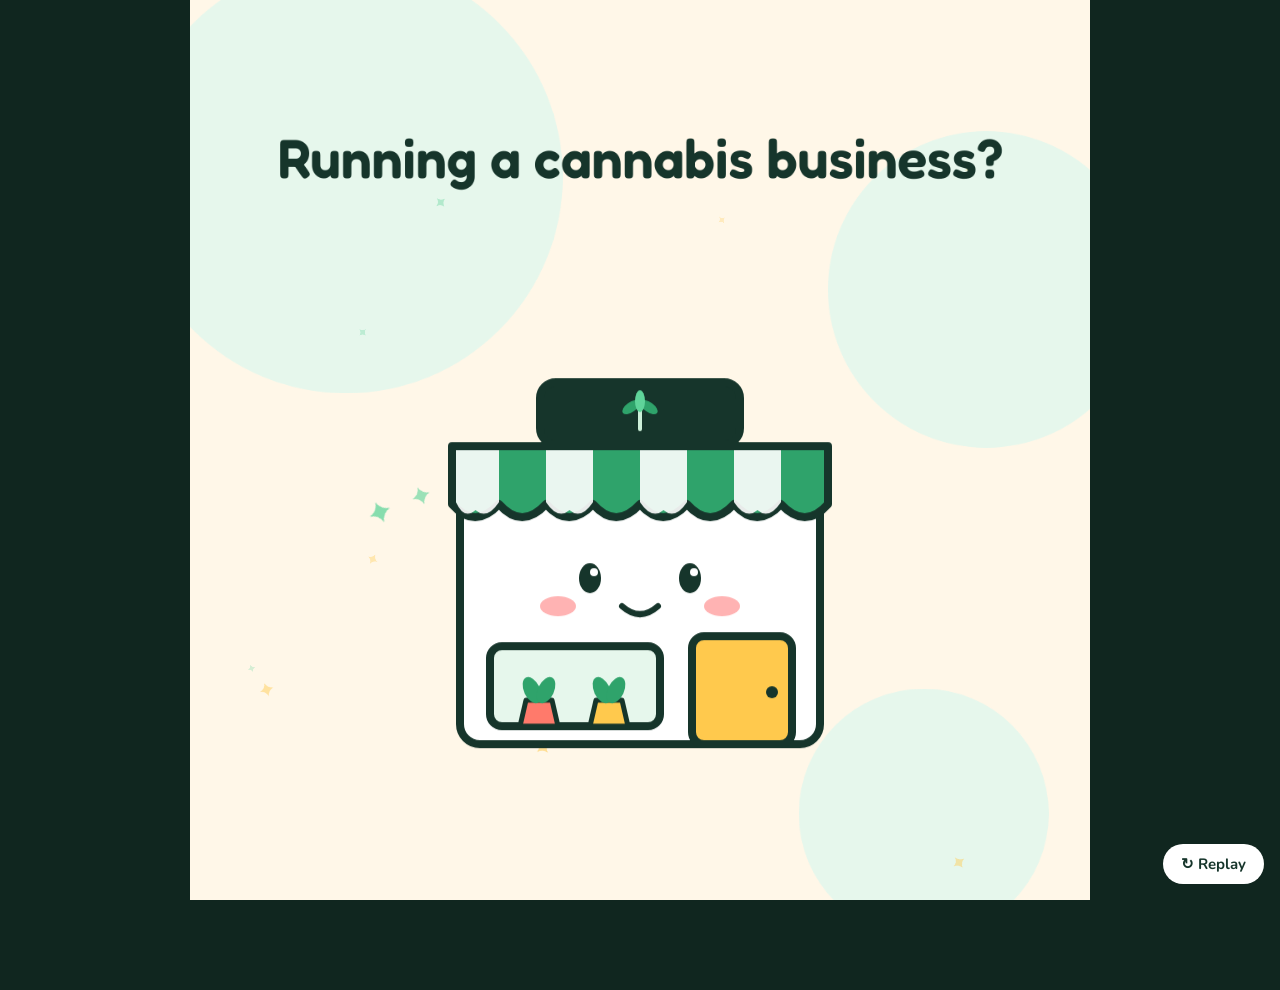
==== quickquote-animation/index.html @ 07bc5841 "Add QuickQuote promo animation (HTML source, renderer, soundtrack, MP4) 21s 1080x1080 cartoon: a pap" ====
<!DOCTYPE html>
<html lang="en">
<head>
<meta charset="utf-8">
<meta name="viewport" content="width=device-width, initial-scale=1">
<title>CARMA QuickQuote</title>
<link rel="preconnect" href="https://fonts.googleapis.com">
<link rel="preconnect" href="https://fonts.gstatic.com" crossorigin>
<link href="https://fonts.googleapis.com/css2?family=Fredoka:wght@500;600;700&family=Nunito:wght@600;700;800;900&display=block" rel="stylesheet">
<style>
  :root {
    --ink: #16352B;
    --green: #2FA36B;
    --green-dk: #1F7A55;
    --mint: #CDEFD9;
    --mint-lt: #E6F7EC;
    --cream: #FFF7E8;
    --sun: #FFC94D;
    --coral: #FF7A6B;
    --pink: #FFB3B3;
    --gray: #7B8A84;
    --line: #E4E9E6;
  }
  * { box-sizing: border-box; margin: 0; padding: 0; }
  html, body { width: 100%; height: 100%; background: #10261F; overflow: hidden; }
  body { display: flex; align-items: center; justify-content: center; font-family: Nunito, sans-serif; color: var(--ink); }
  #stage {
    position: relative; width: 1080px; height: 1080px; overflow: hidden;
    background: var(--cream); transform-origin: center center; flex: none;
  }
  .abs { position: absolute; left: 0; top: 0; will-change: transform, opacity; }
  .blob { border-radius: 50%; background: var(--mint-lt); }
  .headline {
    font-family: Fredoka, sans-serif; font-weight: 600; font-size: 66px; line-height: 1.1;
    color: var(--ink); text-align: center; width: 1000px; white-space: nowrap;
  }
  .headline em { font-style: normal; color: var(--green); }
  .paper {
    width: 76px; height: 96px; background: #fff; border: 4px solid var(--ink); border-radius: 8px;
    padding: 14px 10px; display: flex; flex-direction: column; gap: 9px;
  }
  .paper i { display: block; height: 5px; border-radius: 3px; background: #C9D3CE; }
  .paper i:nth-child(1) { width: 70%; background: var(--coral); }
  .paper i:nth-child(4) { width: 55%; }

  /* Quote card */
  #card {
    width: 640px; height: 780px; background: #fff; border-radius: 40px;
    border: 5px solid var(--ink); box-shadow: 0 16px 0 var(--ink); overflow: hidden;
  }
  #card .hdr { position: absolute; left: 36px; top: 30px; right: 36px; height: 60px; display: flex; align-items: center; justify-content: space-between; }
  .wordmark { font-family: Fredoka, sans-serif; font-weight: 700; font-size: 38px; letter-spacing: 1px; color: var(--ink); display: flex; align-items: center; gap: 8px; }
  .wordmark .dot { width: 16px; height: 16px; border-radius: 50%; background: var(--green); display: inline-block; }
  .pill { font-family: Fredoka, sans-serif; font-weight: 600; font-size: 24px; background: var(--mint); color: var(--green-dk); padding: 8px 18px; border-radius: 999px; }
  #progress { position: absolute; left: 36px; top: 112px; width: 568px; height: 12px; display: flex; gap: 12px; }
  #progress .seg { flex: 1; background: var(--line); border-radius: 6px; overflow: hidden; }
  #progress .seg b { display: block; height: 100%; width: 0; background: var(--green); border-radius: 6px; }
  #stepLabel { position: absolute; left: 36px; top: 138px; font-weight: 800; font-size: 20px; color: var(--gray); letter-spacing: .5px; text-transform: uppercase; }
  #screens { position: absolute; left: 36px; top: 190px; width: 568px; height: 500px; overflow: hidden; }
  .screen { position: absolute; left: 0; top: 0; width: 568px; height: 500px; }
  .q { font-family: Fredoka, sans-serif; font-weight: 600; font-size: 40px; line-height: 1.1; color: var(--ink); }
  .tile {
    position: absolute; width: 274px; height: 150px; border: 4px solid var(--line); border-radius: 26px;
    display: flex; flex-direction: column; align-items: center; justify-content: center; gap: 6px; background: #fff;
  }
  .tile .emo { font-size: 50px; line-height: 1; }
  .tile .lbl { font-weight: 800; font-size: 25px; }
  .tile .chk, .chip .chk {
    position: absolute; right: 12px; top: 12px; width: 34px; height: 34px; border-radius: 50%; background: var(--green);
    color: #fff; font-weight: 900; font-size: 21px; display: flex; align-items: center; justify-content: center;
  }
  .field {
    position: absolute; left: 0; top: 120px; width: 568px; height: 92px; border: 4px solid var(--line); border-radius: 24px;
    display: flex; align-items: center; padding: 0 24px; gap: 14px; font-weight: 800; font-size: 32px; background: #fff;
  }
  .field .ph { color: #B7C2BD; }
  .caret { display: inline-block; width: 3px; height: 38px; background: var(--ink); margin-left: 2px; vertical-align: middle; }
  .dropdown { position: absolute; left: 0; top: 226px; width: 568px; border: 4px solid var(--line); border-radius: 24px; background: #fff; overflow: hidden; }
  .dropdown .row { height: 72px; display: flex; align-items: center; padding: 0 24px; font-weight: 800; font-size: 28px; gap: 12px; }
  .dropdown .row small { font-size: 20px; color: var(--gray); font-weight: 700; margin-left: auto; }
  .bigval { position: absolute; left: 0; top: 130px; width: 568px; text-align: center; font-family: Fredoka, sans-serif; font-weight: 700; font-size: 88px; color: var(--green-dk); }
  .per { position: absolute; left: 0; top: 240px; width: 568px; text-align: center; font-weight: 800; font-size: 22px; color: var(--gray); }
  .track { position: absolute; left: 20px; top: 318px; width: 528px; height: 16px; border-radius: 8px; background: var(--line); }
  .track b { display: block; height: 100%; border-radius: 8px; background: var(--green); }
  .knob { width: 52px; height: 52px; border-radius: 50%; background: #fff; border: 6px solid var(--green); box-shadow: 0 4px 0 var(--green-dk); }
  .ends { position: absolute; top: 356px; font-weight: 800; font-size: 20px; color: var(--gray); }
  .chip {
    position: absolute; height: 70px; border: 4px solid var(--line); border-radius: 999px; background: #fff;
    display: flex; align-items: center; justify-content: center; font-weight: 800; font-size: 22px; gap: 8px; white-space: nowrap;
  }
  .chip .chk { position: static; width: 28px; height: 28px; font-size: 17px; }
  .chip .plus { color: var(--gray); font-weight: 900; font-size: 26px; width: 28px; text-align: center; }
  .btn {
    position: absolute; left: 0; top: 410px; width: 568px; height: 84px; border-radius: 26px; background: var(--green);
    color: #fff; font-family: Fredoka, sans-serif; font-weight: 600; font-size: 34px; display: flex; align-items: center; justify-content: center;
    box-shadow: 0 7px 0 var(--green-dk);
  }
  .foot { position: absolute; left: 0; right: 0; top: 712px; text-align: center; font-weight: 700; font-size: 19px; color: var(--gray); }
  .dotsrow { position: absolute; left: 0; top: 380px; width: 568px; display: flex; justify-content: center; gap: 18px; }
  .dotsrow i { width: 22px; height: 22px; border-radius: 50%; background: var(--green); display: block; }
  .resrow { position: absolute; left: 60px; width: 448px; height: 52px; display: flex; align-items: center; gap: 14px; font-weight: 800; font-size: 27px; }
  .resrow .chk { width: 36px; height: 36px; border-radius: 50%; background: var(--mint); color: var(--green-dk); font-weight: 900; font-size: 22px; display: flex; align-items: center; justify-content: center; flex: none; }

  .cursor { width: 52px; height: 60px; }
  .ripple { width: 90px; height: 90px; border-radius: 50%; border: 6px solid var(--green); }
  .confetti { width: 16px; height: 10px; border-radius: 3px; }

  /* End card */
  .endword { font-family: Fredoka, sans-serif; font-weight: 700; font-size: 132px; letter-spacing: 4px; color: var(--ink); width: 1000px; text-align: center; line-height: 1; }
  .endpill { font-family: Fredoka, sans-serif; font-weight: 600; font-size: 50px; color: #fff; background: var(--green); padding: 10px 38px 14px; border-radius: 999px; box-shadow: 0 7px 0 var(--green-dk); white-space: nowrap; }
  .tagline { font-family: Fredoka, sans-serif; font-weight: 500; font-size: 42px; color: var(--ink); text-align: center; width: 1000px; line-height: 1.2; }
  .url { font-weight: 900; font-size: 34px; color: var(--ink); background: #fff; border: 4px solid var(--ink); padding: 10px 30px; border-radius: 999px; white-space: nowrap; }
  .fine { font-weight: 700; font-size: 19px; color: var(--gray); width: 1000px; text-align: center; }
  .heart { font-size: 40px; line-height: 1; }

  #replay { position: fixed; right: 16px; bottom: 16px; font: 700 15px Nunito, sans-serif; background: #fff; color: var(--ink); border: 0; border-radius: 999px; padding: 10px 18px; cursor: pointer; display: none; }
  body.live #replay { display: block; }
</style>
</head>
<body>
<div id="stage">
  <!-- background -->
  <div class="abs blob" id="blob0" style="width:520px;height:520px"></div>
  <div class="abs blob" id="blob1" style="width:380px;height:380px"></div>
  <div class="abs blob" id="blob2" style="width:300px;height:300px"></div>
  <div id="sparkles"></div>

  <!-- scene 1 headlines -->
  <div class="abs headline" id="h1">Running a cannabis business?</div>
  <div class="abs headline" id="h2">Insurance paperwork piling up?</div>
  <div class="abs headline" id="h3">Meet <em>QuickQuote</em> ✨</div>

  <!-- storefront character -->
  <svg class="abs" id="store" width="420" height="380" viewBox="0 0 420 380" overflow="visible">
    <g stroke="#16352B" stroke-width="8" stroke-linejoin="round" stroke-linecap="round">
      <rect x="30" y="112" width="360" height="258" rx="20" fill="#fff"/>
      <!-- sign -->
      <rect x="110" y="8" width="200" height="62" rx="16" fill="#16352B"/>
      <!-- awning -->
      <path d="M22 72 H398 L398 130 Q375 156 351 130 Q327 156 304 130 Q280 156 257 130 Q233 156 210 130 Q186 156 163 130 Q139 156 116 130 Q92 156 69 130 Q45 156 22 130 Z" fill="#2FA36B"/>
      <path d="M69 72 V130 M163 72 V130 M257 72 V130 M351 72 V130" stroke-width="0"/>
      <!-- window & door -->
      <rect x="60" y="272" width="170" height="80" rx="12" fill="#E6F7EC"/>
      <rect x="262" y="262" width="100" height="108" rx="12" fill="#FFC94D"/>
      <circle cx="342" cy="318" r="6" fill="#16352B" stroke-width="0"/>
    </g>
    <!-- awning stripes -->
    <g fill="#fff" opacity=".9">
      <path d="M116 76 H163 V128 Q151 146 139.5 136 Q128 146 116 128 Z"/>
      <path d="M210 76 H257 V128 Q245 146 233.5 136 Q222 146 210 128 Z"/>
      <path d="M304 76 H351 V128 Q339 146 327.5 136 Q316 146 304 128 Z"/>
      <path d="M26 76 H69 V128 Q57 146 45.5 136 Q34 146 26 128 Z"/>
    </g>
    <!-- sign leaf -->
    <g transform="translate(210 39)">
      <path d="M0 16 V-6" stroke="#CDEFD9" stroke-width="4" stroke-linecap="round"/>
      <ellipse cx="-9" cy="-6" rx="10" ry="5" fill="#2FA36B" transform="rotate(-35 -9 -6)"/>
      <ellipse cx="9" cy="-6" rx="10" ry="5" fill="#2FA36B" transform="rotate(35 9 -6)"/>
      <ellipse cx="0" cy="-12" rx="5" ry="11" fill="#5FD49A"/>
    </g>
    <!-- plants in window -->
    <g stroke="#16352B" stroke-width="5" stroke-linejoin="round">
      <path d="M90 352 l6 -26 h26 l6 26 Z" fill="#FF7A6B"/>
      <path d="M160 352 l6 -26 h26 l6 26 Z" fill="#FFC94D"/>
    </g>
    <g fill="#2FA36B">
      <ellipse cx="102" cy="316" rx="8" ry="14" transform="rotate(-25 102 316)"/>
      <ellipse cx="116" cy="316" rx="8" ry="14" transform="rotate(25 116 316)"/>
      <ellipse cx="172" cy="316" rx="8" ry="14" transform="rotate(-25 172 316)"/>
      <ellipse cx="186" cy="316" rx="8" ry="14" transform="rotate(25 186 316)"/>
    </g>
    <!-- face -->
    <g id="sBrows" stroke="#16352B" stroke-width="6" stroke-linecap="round" fill="none">
      <path d="M140 168 L168 178"/><path d="M280 168 L252 178"/>
    </g>
    <g id="sEyesOpen" fill="#16352B">
      <g id="sEyeL"><ellipse cx="160" cy="204" rx="11" ry="15"/><circle cx="164" cy="198" r="4" fill="#fff"/></g>
      <g id="sEyeR"><ellipse cx="260" cy="204" rx="11" ry="15"/><circle cx="264" cy="198" r="4" fill="#fff"/></g>
    </g>
    <g id="sEyesHappy" stroke="#16352B" stroke-width="7" stroke-linecap="round" fill="none">
      <path d="M146 208 Q160 188 174 208"/><path d="M246 208 Q260 188 274 208"/>
    </g>
    <g id="sBlush" fill="#FFB3B3"><ellipse cx="128" cy="232" rx="18" ry="10"/><ellipse cx="292" cy="232" rx="18" ry="10"/></g>
    <path id="sMouthSmile" d="M192 232 Q210 248 228 232" stroke="#16352B" stroke-width="6" stroke-linecap="round" fill="none"/>
    <path id="sMouthBig" d="M186 228 Q210 266 234 228 Z" fill="#16352B" stroke="#16352B" stroke-width="5" stroke-linejoin="round"/>
    <path id="sMouthWorry" d="M188 242 q7 -9 14 0 t14 0 t14 0" stroke="#16352B" stroke-width="6" stroke-linecap="round" fill="none"/>
    <path id="sSweat" d="M318 150 q14 22 0 30 q-14 -8 0 -30 Z" fill="#8FD3FF" stroke="#16352B" stroke-width="4"/>
  </svg>

  <!-- falling paperwork -->
  <div id="papers"></div>

  <!-- mascot (behind card) -->
  <svg class="abs" id="mascot" width="160" height="190" viewBox="0 0 160 190" overflow="visible">
    <g id="mBody">
      <path d="M80 30 V8" stroke="#16352B" stroke-width="6" stroke-linecap="round"/>
      <ellipse cx="66" cy="12" rx="15" ry="7" fill="#5FD49A" stroke="#16352B" stroke-width="4" transform="rotate(-30 66 12)"/>
      <ellipse cx="94" cy="12" rx="15" ry="7" fill="#5FD49A" stroke="#16352B" stroke-width="4" transform="rotate(30 94 12)"/>
      <path d="M80 30 C108 42 132 44 148 46 L148 100 C148 145 118 170 80 184 C42 170 12 145 12 100 L12 46 C28 44 52 42 80 30 Z" fill="#2FA36B" stroke="#16352B" stroke-width="7" stroke-linejoin="round"/>
      <path d="M80 48 C100 56 118 58 130 60 L130 100 C130 132 110 150 80 162 C50 150 30 132 30 100 L30 60 C42 58 60 56 80 48 Z" fill="#5FD49A" opacity=".45"/>
      <g id="mEyesOpen" fill="#16352B">
        <g id="mEyeL"><ellipse cx="58" cy="98" rx="9" ry="13"/><circle cx="61" cy="93" r="3.5" fill="#fff"/></g>
        <g id="mEyeR"><ellipse cx="102" cy="98" rx="9" ry="13"/><circle cx="105" cy="93" r="3.5" fill="#fff"/></g>
      </g>
      <g id="mEyesHappy" stroke="#16352B" stroke-width="6" stroke-linecap="round" fill="none">
        <path d="M47 102 Q58 86 69 102"/><path d="M91 102 Q102 86 113 102"/>
      </g>
      <g fill="#FFB3B3" opacity=".9"><ellipse cx="40" cy="120" rx="11" ry="7"/><ellipse cx="120" cy="120" rx="11" ry="7"/></g>
      <path id="mMouth" d="M70 120 Q80 130 90 120" stroke="#16352B" stroke-width="5" stroke-linecap="round" fill="none"/>
      <path id="mMouthOpen" d="M68 118 Q80 142 92 118 Z" fill="#16352B" stroke="#16352B" stroke-width="4" stroke-linejoin="round"/>
    </g>
  </svg>

  <!-- quote card -->
  <div class="abs" id="card">
    <div class="hdr"><div class="wordmark"><span class="dot"></span>CARMA</div><div class="pill">QuickQuote ⚡</div></div>
    <div id="progress"><div class="seg"><b></b></div><div class="seg"><b></b></div><div class="seg"><b></b></div><div class="seg"><b></b></div></div>
    <div id="stepLabel">Step 1 of 4</div>
    <div id="screens">
      <!-- 1: business type -->
      <div class="screen" id="scr0">
        <div class="q">What kind of cannabis<br>business do you run?</div>
        <div class="tile" id="tile0" style="left:0;top:120px"><div class="emo">🛍️</div><div class="lbl">Dispensary</div><div class="chk">✓</div></div>
        <div class="tile" style="left:294px;top:120px"><div class="emo">🌱</div><div class="lbl">Cultivator</div></div>
        <div class="tile" style="left:0;top:290px"><div class="emo">🧪</div><div class="lbl">Processor</div></div>
        <div class="tile" style="left:294px;top:290px"><div class="emo">🚚</div><div class="lbl">Delivery</div></div>
      </div>
      <!-- 2: state -->
      <div class="screen" id="scr1">
        <div class="q">Where are you<br>located?</div>
        <div class="field" id="field"><span style="font-size:34px">📍</span><span id="typed"></span><span class="caret" id="caret"></span><span class="ph" id="ph">Start typing a state…</span><span style="margin-left:auto" id="fieldChk"><span class="chk" style="position:static;width:38px;height:38px;border-radius:50%;background:var(--green);color:#fff;display:flex;align-items:center;justify-content:center;font-size:22px;font-weight:900">✓</span></span></div>
        <div class="dropdown" id="dropdown">
          <div class="row" id="ddRow">🏔️ Colorado <small>CO</small></div>
          <div class="row" style="color:#B7C2BD">Connecticut <small>CT</small></div>
        </div>
      </div>
      <!-- 3: revenue -->
      <div class="screen" id="scr2">
        <div class="q">About how much do you<br>sell in a year?</div>
        <div class="bigval" id="bigval">$0.4M</div>
        <div class="per">in annual sales</div>
        <div class="track"><b id="trackFill"></b></div>
        <div class="abs knob" id="knob"></div>
        <div class="ends" style="left:20px">$0</div>
        <div class="ends" style="right:20px">$5M+</div>
      </div>
      <!-- 4: coverages -->
      <div class="screen" id="scr3">
        <div class="q">What should we<br>cover?</div>
        <div class="chip" data-i="0" style="left:0;top:120px;width:290px">General Liability</div>
        <div class="chip" data-i="1" style="left:306px;top:120px;width:262px">Product Liability</div>
        <div class="chip" data-i="2" style="left:0;top:206px;width:196px">Property</div>
        <div class="chip" data-i="3" style="left:212px;top:206px;width:356px">Crime &amp; Theft</div>
        <div class="chip" data-i="4" style="left:0;top:292px;width:170px">Cyber</div>
        <div class="chip" data-i="5" style="left:186px;top:292px;width:236px">Workers' Comp</div>
        <div class="btn" id="goBtn">Get my quote →</div>
      </div>
      <!-- 5: loading -->
      <div class="screen" id="scr4">
        <svg class="abs" id="spinner" width="200" height="200" viewBox="0 0 200 200" style="left:184px;top:90px">
          <circle cx="100" cy="100" r="78" fill="none" stroke="#E4E9E6" stroke-width="16"/>
          <circle id="spinArc" cx="100" cy="100" r="78" fill="none" stroke="#2FA36B" stroke-width="16" stroke-linecap="round" stroke-dasharray="140 400"/>
          <g transform="translate(100 104)">
            <ellipse cx="-14" cy="-4" rx="18" ry="9" fill="#5FD49A" stroke="#16352B" stroke-width="4" transform="rotate(-35 -14 -4)"/>
            <ellipse cx="14" cy="-4" rx="18" ry="9" fill="#5FD49A" stroke="#16352B" stroke-width="4" transform="rotate(35 14 -4)"/>
            <ellipse cx="0" cy="-12" rx="9" ry="20" fill="#2FA36B" stroke="#16352B" stroke-width="4"/>
          </g>
        </svg>
        <div class="q" style="position:absolute;left:0;top:320px;width:568px;text-align:center;font-size:38px">Crunching the numbers…</div>
        <div class="dotsrow" id="dots"><i></i><i></i><i></i></div>
      </div>
      <!-- 6: result -->
      <div class="screen" id="scr5">
        <svg class="abs" width="150" height="150" viewBox="0 0 150 150" style="left:209px;top:0">
          <circle cx="75" cy="75" r="64" fill="#CDEFD9" id="resCircleBg"/>
          <circle id="resCircle" cx="75" cy="75" r="64" fill="none" stroke="#2FA36B" stroke-width="12" stroke-linecap="round" stroke-dasharray="402" stroke-dashoffset="402" transform="rotate(-90 75 75)"/>
          <path id="resTick" d="M46 77 L66 97 L104 57" fill="none" stroke="#1F7A55" stroke-width="14" stroke-linecap="round" stroke-linejoin="round" stroke-dasharray="90" stroke-dashoffset="90"/>
        </svg>
        <div class="q" id="resTitle" style="position:absolute;left:0;top:168px;width:568px;text-align:center;font-size:44px">Your quote is ready! 🎉</div>
        <div class="resrow" style="top:250px"><span class="chk">✓</span>General Liability</div>
        <div class="resrow" style="top:306px"><span class="chk">✓</span>Product Liability</div>
        <div class="resrow" style="top:362px"><span class="chk">✓</span>Property</div>
        <div class="resrow" style="top:418px"><span class="chk">✓</span>Crime &amp; Theft</div>
      </div>
    </div>
    <div class="foot" id="foot">🌿 Cannabis insurance specialists</div>
  </div>

  <!-- mascot hands (over card edge) -->
  <svg class="abs" id="hands" width="160" height="40" viewBox="0 0 160 40" overflow="visible">
    <circle cx="36" cy="20" r="16" fill="#2FA36B" stroke="#16352B" stroke-width="6"/>
    <circle cx="124" cy="20" r="16" fill="#2FA36B" stroke="#16352B" stroke-width="6"/>
  </svg>

  <div id="confettiLayer"></div>

  <!-- cursor -->
  <div class="abs ripple" id="ripple"></div>
  <svg class="abs cursor" id="cursor" width="52" height="60" viewBox="0 0 52 60" overflow="visible">
    <path d="M6 4 L6 48 L18 37 L27 56 L36 52 L27 33 L44 33 Z" fill="#fff" stroke="#16352B" stroke-width="5" stroke-linejoin="round"/>
  </svg>

  <!-- end card -->
  <div class="abs endword" id="endWord">CARMA</div>
  <div class="abs endpill" id="endPill">QuickQuote ⚡</div>
  <div class="abs tagline" id="endTag">Cannabis insurance quotes,<br>minus the paperwork pile.</div>
  <div class="abs url" id="endUrl">carma365.com/quote</div>
  <div class="abs fine" id="endFine">QuickQuote is for eligible dispensary accounts. Coverage subject to underwriting review.</div>
  <div id="hearts"></div>
</div>
<button id="replay">↻ Replay</button>

<script>
const DURATION = 21;
const $ = (id) => document.getElementById(id);
const clamp = (v, a = 0, b = 1) => Math.min(b, Math.max(a, v));
const lerp = (a, b, k) => a + (b - a) * k;
const P = (t, a, b) => clamp((t - a) / (b - a));
const outCubic = (x) => 1 - Math.pow(1 - x, 3);
const inCubic = (x) => x * x * x;
const inOut = (x) => (x < 0.5 ? 4 * x * x * x : 1 - Math.pow(-2 * x + 2, 3) / 2);
const outBack = (x, s = 1.9) => 1 + (s + 1) * Math.pow(x - 1, 3) + s * Math.pow(x - 1, 2);
const outElastic = (x) => (x === 0 || x === 1 ? x : Math.pow(2, -10 * x) * Math.sin((x * 10 - 0.75) * (2 * Math.PI) / 3) + 1);
// deterministic PRNG
function rng(seed) { return () => { seed = (seed * 1664525 + 1013904223) % 4294967296; return seed / 4294967296; }; }

const sizes = new Map();
function place(el, x, y, { r = 0, s = 1, sx = 1, sy = 1, o = 1, ox = 0.5, oy = 0.5 } = {}) {
  if (!sizes.has(el)) sizes.set(el, [el.offsetWidth || +el.getAttribute('width'), el.offsetHeight || +el.getAttribute('height')]);
  const [w, h] = sizes.get(el);
  el.style.transformOrigin = `${ox * 100}% ${oy * 100}%`;
  el.style.transform = `translate(${(x - w * ox).toFixed(2)}px, ${(y - h * oy).toFixed(2)}px) rotate(${r.toFixed(2)}deg) scale(${(s * sx).toFixed(4)}, ${(s * sy).toFixed(4)})`;
  el.style.opacity = o.toFixed(3);
  el.style.display = o <= 0.001 ? 'none' : '';
}
const show = (el, on) => { el.style.opacity = on ? 1 : 0; };
// pop-in / pop-out envelope for scale
function popEnv(t, a, b, inDur = 0.45, outDur = 0.3) {
  if (t < a || t > b) return 0;
  if (t < a + inDur) return outBack(P(t, a, a + inDur));
  if (t > b - outDur) return 1 - inCubic(P(t, b - outDur, b));
  return 1;
}
const bump = (t, c, d = 0.35, amp = 1) => (t >= c && t <= c + d ? Math.sin(Math.PI * (t - c) / d) * amp : 0);

// ---------- timeline constants ----------
const CARD = { x: 540, y: 590 };                  // card centre when fully up
const CARD_L = CARD.x - 320, CARD_T = CARD.y - 390; // card top-left (220, 200)
const SCR_L = CARD_L + 36 + 5, SCR_T = CARD_T + 190 + 5; // screen origin in stage coords (+border)
const CLICKS = [5.9, 8.6, 11.9, 12.25, 12.6, 12.95, 13.45];
const CHIP_CLICK = [11.9, 12.25, 12.6, 12.95]; // chips 0..3
const PERCH = { x: 780, y: CARD_T - 52 };
const STEP_KEYS = [[6.5, 6.95], [9.0, 9.45], [11.2, 11.65], [13.7, 14.15], [15.0, 15.4]];
const TYPE_START = 7.35, TYPE_STEP = 0.16, WORD = 'Colorado';
const SLIDE = [10.0, 10.95], KNOB_FROM = 0.08, KNOB_TO = 0.36;

// ---------- build papers ----------
const papersEl = $('papers');
const PAPERS = [];
{
  const r = rng(7);
  for (let i = 0; i < 16; i++) {
    const el = document.createElement('div');
    el.className = 'abs paper';
    el.innerHTML = '<i></i><i></i><i></i><i></i>';
    papersEl.appendChild(el);
    const col = i % 6, row = Math.floor(i / 6);
    PAPERS.push({
      el,
      t0: 1.95 + i * 0.075,
      x0: 300 + r() * 480, r0: (r() - 0.5) * 160,
      x1: 335 + col * 78 + (r() - 0.5) * 30 + (row % 2) * 30, y1: 520 - row * 46 + (r() - 0.5) * 16,
      r1: (r() - 0.5) * 50,
      blow: 3.35 + r() * 0.25, bvx: -1600 - r() * 900, bvy: -500 - r() * 700, bspin: -500 - r() * 600,
    });
  }
}
// ---------- confetti ----------
const confLayer = $('confettiLayer');
const CONF = [];
{
  const r = rng(42);
  const cols = ['#2FA36B', '#FFC94D', '#FF7A6B', '#5FD49A', '#8FD3FF', '#FFB3B3', '#16352B'];
  for (let i = 0; i < 110; i++) {
    const el = document.createElement('div');
    el.className = 'abs confetti';
    el.style.background = cols[i % cols.length];
    if (i % 3 === 0) { el.style.width = '13px'; el.style.height = '13px'; el.style.borderRadius = '50%'; }
    confLayer.appendChild(el);
    const ang = (-90 + (r() - 0.5) * 150) * Math.PI / 180, sp = 700 + r() * 1100;
    CONF.push({ el, t0: 15.25 + r() * 0.12, vx: Math.cos(ang) * sp, vy: Math.sin(ang) * sp, spin: (r() - 0.5) * 1400, sway: r() * 6 });
  }
}
// ---------- sparkles & hearts ----------
const SPARK = [];
{
  const r = rng(3), layer = $('sparkles');
  for (let i = 0; i < 14; i++) {
    const el = document.createElement('div');
    el.className = 'abs';
    el.style.cssText += 'width:22px;height:22px';
    el.innerHTML = '<svg width="22" height="22" viewBox="0 0 22 22"><path d="M11 0 Q13 9 22 11 Q13 13 11 22 Q9 13 0 11 Q9 9 11 0Z" fill="' + (i % 2 ? '#FFC94D' : '#5FD49A') + '"/></svg>';
    layer.appendChild(el);
    SPARK.push({ el, x: 40 + r() * 1000, y: 40 + r() * 1000, ph: r() * 6.28, sp: 0.6 + r() });
  }
}
const HEARTS = [];
{
  const r = rng(11), layer = $('hearts');
  for (let i = 0; i < 9; i++) {
    const el = document.createElement('div');
    el.className = 'abs heart';
    el.textContent = ['💚', '✨', '💛'][i % 3];
    layer.appendChild(el);
    HEARTS.push({ el, t0: 17.6 + i * 0.32, x: i % 2 ? 300 + r() * 90 : 650 + r() * 70, drift: (r() - 0.5) * 60 });
  }
}
const chips = [...document.querySelectorAll('.chip')];
chips.forEach((c) => { c.innerHTML = '<span class="plus">+</span><span class="chk" style="display:none">✓</span>' + c.innerHTML; });

// ---------- sound cue list (read by the renderer) ----------
window.SFX = [
  { t: 0.15, k: 'pop' }, { t: 0.55, k: 'pop2' }, { t: 1.95, k: 'pop2' },
  ...PAPERS.map((p) => ({ t: p.t0 + 0.42, k: 'paper' })),
  { t: 3.25, k: 'whoosh' }, { t: 3.5, k: 'sparkle' }, { t: 3.45, k: 'pop2' },
  { t: 3.95, k: 'whoosh' }, { t: 4.55, k: 'boing' },
  ...CLICKS.map((t) => ({ t, k: 'click' })),
  ...CLICKS.slice(0, 5).map((t) => ({ t: t + 0.05, k: 'ding' })),
  ...STEP_KEYS.slice(0, 3).map(([a]) => ({ t: a, k: 'swish' })),
  ...[...WORD.slice(0, 4)].map((_, i) => ({ t: TYPE_START + i * TYPE_STEP, k: 'type' })),
  ...Array.from({ length: 9 }, (_, i) => ({ t: SLIDE[0] + i * (SLIDE[1] - SLIDE[0]) / 9, k: 'tick' })),
  { t: 13.7, k: 'swish' }, { t: 14.0, k: 'blip' }, { t: 14.3, k: 'blip' }, { t: 14.6, k: 'blip' },
  { t: 15.05, k: 'chime' }, { t: 15.25, k: 'confetti' },
  { t: 16.75, k: 'whoosh' }, { t: 17.3, k: 'boing' },
  { t: 17.75, k: 'pop' }, { t: 18.05, k: 'pop2' }, { t: 18.35, k: 'pop2' }, { t: 18.65, k: 'sparkle' },
];
window.DURATION = DURATION;

// ---------- cursor path ----------
const tileC = [SCR_L + 137, SCR_T + 195];
const rowC = [SCR_L + 200, SCR_T + 226 + 40];
const knob0 = [SCR_L + 20 + KNOB_FROM * 528, SCR_T + 326];
const knob1 = [SCR_L + 20 + KNOB_TO * 528, SCR_T + 326];
const chipC = [[SCR_L + 145, SCR_T + 155], [SCR_L + 437, SCR_T + 155], [SCR_L + 98, SCR_T + 241], [SCR_L + 390, SCR_T + 241]];
const btnC = [SCR_L + 330, SCR_T + 452];
const CUR = [
  [4.6, 1000, 1150], [5.0, 760, 860], [5.75, tileC[0], tileC[1]], [6.2, tileC[0], tileC[1]], [6.9, 900, 720],
  [8.05, 900, 720], [8.45, rowC[0], rowC[1]], [8.8, rowC[0], rowC[1]], [9.4, 880, 820],
  [9.6, 880, 820], [9.95, knob0[0], knob0[1]], [SLIDE[0], knob0[0], knob0[1]], [SLIDE[1], knob1[0], knob1[1]], [11.3, 880, 760],
  [11.75, ...chipC[0]], [11.9, ...chipC[0]], [12.15, ...chipC[1]], [12.25, ...chipC[1]], [12.5, ...chipC[2]], [12.6, ...chipC[2]],
  [12.85, ...chipC[3]], [12.95, ...chipC[3]], [13.3, ...btnC], [13.7, ...btnC], [14.2, 1000, 1150],
];
function cursorAt(t) {
  if (t <= CUR[0][0]) return [CUR[0][1], CUR[0][2]];
  for (let i = 0; i < CUR.length - 1; i++) {
    const [a, x0, y0] = CUR[i], [b, x1, y1] = CUR[i + 1];
    if (t <= b) { const k = inOut(P(t, a, b)); return [lerp(x0, x1, k), lerp(y0, y1, k)]; }
  }
  const l = CUR[CUR.length - 1]; return [l[1], l[2]];
}

function blinkK(t, period, off) { const m = (t + off) % period; return m < 0.13 ? 1 - Math.sin(Math.PI * m / 0.13) * 0.9 : 1; }

// ================= render one frame =================
function setTime(t) {
  // background drift
  place($('blob0'), 170 + Math.sin(t * 0.5) * 30, 190 + Math.cos(t * 0.4) * 25);
  place($('blob1'), 930 + Math.cos(t * 0.45) * 30, 330 + Math.sin(t * 0.5) * 30);
  place($('blob2'), 870 + Math.sin(t * 0.35) * 25, 960 + Math.cos(t * 0.5) * 20);
  SPARK.forEach((s) => {
    const k = 0.5 + 0.5 * Math.sin(t * s.sp * 2 + s.ph);
    place(s.el, s.x, s.y + Math.sin(t + s.ph) * 10, { s: 0.4 + k * 0.8, r: t * 40 * s.sp, o: 0.25 + k * 0.5 });
  });

  // ---- headlines
  const H = [[$('h1'), 0.5, 1.95], [$('h2'), 1.95, 3.3], [$('h3'), 3.4, 4.35]];
  H.forEach(([el, a, b], i) => {
    const e = popEnv(t, a, b, 0.5, 0.25);
    place(el, 540, 190 + (1 - e) * 20, { s: 0.6 + 0.4 * e, o: e > 0 ? Math.min(1, e * 1.5) : 0, r: i === 1 ? Math.sin(t * 9) * 1.2 * e : 0 });
  });

  // ---- storefront
  const store = $('store');
  const worried = t > 2.2 && t < 3.45;
  const happy = t >= 16.9;
  let sx = 540, sy = 905, ss = 1.2, sr = 0, sq = 1;
  if (t < 17) {
    const pin = P(t, 0.1, 0.65);
    ss = 1.2 * (t < 0.65 ? outBack(pin, 2.2) : 1);
    // squash when papers land
    PAPERS.forEach((p) => { sq -= bump(t, p.t0 + 0.4, 0.18, 0.035); });
    if (worried) sr = Math.sin(t * 38) * 1.4;
    if (t > 3.3 && t < 3.6) sq += bump(t, 3.3, 0.3, 0.06);
    const out = inCubic(P(t, 3.9, 4.5));
    sy += out * 800;
  } else {
    const back = outBack(P(t, 17.05, 17.65), 1.6);
    sy = lerp(1500, 905, back); ss = 0.78;
    sq = 1 + bump(t, 17.65, 0.3, 0.05) + bump(t, 19.3, 0.3, 0.04);
    sr = Math.sin(t * 3) * 1.5;
  }
  place(store, sx, sy, { s: ss, sx: 1 / Math.sqrt(sq), sy: sq, r: sr, oy: 1, o: ss > 0.01 && sy < 1400 ? 1 : 0 });
  const sBlink = blinkK(t, 2.9, 0.4);
  $('sEyeL').setAttribute('transform', `translate(0 ${204 * (1 - sBlink)}) scale(1 ${sBlink})`);
  $('sEyeR').setAttribute('transform', `translate(0 ${204 * (1 - sBlink)}) scale(1 ${sBlink})`);
  show($('sEyesOpen'), !happy); show($('sEyesHappy'), happy);
  show($('sBrows'), worried); show($('sSweat'), worried);
  $('sSweat').setAttribute('transform', `translate(0 ${worried ? ((t * 60) % 18) : 0})`);
  show($('sMouthWorry'), worried); show($('sMouthSmile'), !worried && !happy); show($('sMouthBig'), happy);
  show($('sBlush'), !worried);

  // ---- papers
  PAPERS.forEach((p) => {
    if (t < p.t0) { place(p.el, 0, 0, { o: 0 }); return; }
    let x, y, r;
    const fall = P(t, p.t0, p.t0 + 0.42);
    if (t < p.blow) {
      const k = fall < 1 ? inCubic(fall) : 1;
      x = lerp(p.x0, p.x1, outCubic(fall)); y = lerp(-140, p.y1, k); r = lerp(p.r0, p.r1, outCubic(fall));
      if (fall >= 1) { y -= bump(t, p.t0 + 0.42, 0.2, 10); }
      const drop = inCubic(P(t, 3.9, 4.5)) * 800; // ride along if still there
      y += drop;
    } else {
      const d = t - p.blow;
      x = p.x1 + p.bvx * d; y = p.y1 + p.bvy * d + 900 * d * d; r = p.r1 + p.bspin * d;
    }
    place(p.el, x, y, { r, o: x > -200 ? 1 : 0 });
  });

  // ---- card
  const card = $('card');
  let cy, cs = 1, cr = 0;
  if (t < 16.6) {
    const up = P(t, 3.95, 4.6);
    cy = lerp(1600, CARD.y, outBack(up, 1.3));
    cr = (1 - outCubic(up)) * 8;
    cs = 1 + bump(t, 15.05, 0.35, 0.03);
  } else {
    const dn = inCubic(P(t, 16.6, 17.1));
    cy = lerp(CARD.y, 1700, dn); cr = dn * -10;
  }
  place(card, CARD.x, cy, { s: cs, r: cr, o: t > 3.9 && t < 17.2 ? 1 : 0 });

  // step position (continuous)
  let step = 0;
  STEP_KEYS.forEach(([a, b]) => { step += inOut(P(t, a, b)); });
  for (let i = 0; i < 6; i++) {
    const el = $('scr' + i);
    const dx = (i - step) * 620;
    el.style.transform = `translateX(${dx.toFixed(1)}px)`;
    el.style.visibility = Math.abs(i - step) < 1.2 ? 'visible' : 'hidden';
  }
  document.querySelectorAll('#progress b').forEach((b, k) => { b.style.width = (clamp(step - k) * 100).toFixed(1) + '%'; });
  $('stepLabel').textContent = step < 3.5 ? `Step ${Math.min(4, Math.round(step) + 1)} of 4` : (step < 4.5 ? 'Almost there…' : 'All done!');

  // screen 0: tile select
  const tile = $('tile0'), tsel = t >= CLICKS[0];
  tile.style.borderColor = tsel ? 'var(--green)' : 'var(--line)';
  tile.style.background = tsel ? 'var(--mint-lt)' : '#fff';
  tile.style.transform = `scale(${(1 - bump(t, CLICKS[0], 0.25, 0.06) + (t > 5.5 && t < CLICKS[0] ? 0.03 : 0)).toFixed(3)})`;
  const tchk = tile.querySelector('.chk');
  const tk = outBack(P(t, CLICKS[0], CLICKS[0] + 0.3), 2.5);
  tchk.style.transform = `scale(${tk})`; tchk.style.opacity = tsel ? 1 : 0;

  // screen 1: typing
  const nTyped = t < TYPE_START ? 0 : Math.min(4, Math.floor((t - TYPE_START) / TYPE_STEP) + 1);
  const picked = t >= CLICKS[1] + 0.05;
  $('typed').textContent = picked ? WORD : WORD.slice(0, nTyped);
  $('ph').style.display = nTyped === 0 && !picked ? '' : 'none';
  $('caret').style.opacity = !picked && Math.floor(t * 3) % 2 === 0 ? 1 : 0;
  $('field').style.borderColor = t > 7.1 ? 'var(--green)' : 'var(--line)';
  const fchk = $('fieldChk'); fchk.style.opacity = picked ? 1 : 0; fchk.style.transform = `scale(${outBack(P(t, CLICKS[1], CLICKS[1] + 0.3), 2.5)})`;
  const ddk = t < 8.0 ? 0 : (picked ? 1 - P(t, CLICKS[1] + 0.05, CLICKS[1] + 0.2) : outCubic(P(t, 8.0, 8.2)));
  const dd = $('dropdown'); dd.style.opacity = ddk; dd.style.transform = `translateY(${(1 - ddk) * -12}px)`;
  $('ddRow').style.background = t > 8.35 ? 'var(--mint-lt)' : '#fff';

  // screen 2: slider
  const kf = lerp(KNOB_FROM, KNOB_TO, inOut(P(t, SLIDE[0], SLIDE[1])));
  $('trackFill').style.width = (kf * 100).toFixed(2) + '%';
  const knob = $('knob');
  const grab = t > 9.95 && t < SLIDE[1] + 0.1;
  place(knob, 20 + kf * 528, 326, { s: grab ? 1.15 : 1 });
  $('bigval').textContent = '$' + (kf * 5).toFixed(1) + 'M';
  $('bigval').style.transform = `scale(${1 + (grab ? Math.abs(Math.sin(t * 20)) * 0.03 : 0)})`;

  // screen 3: chips + button
  chips.forEach((c, i) => {
    const on = i < 4 && t >= CHIP_CLICK[i];
    c.style.borderColor = on ? 'var(--green)' : 'var(--line)';
    c.style.background = on ? 'var(--mint-lt)' : '#fff';
    c.style.color = on ? 'var(--green-dk)' : 'var(--ink)';
    c.querySelector('.plus').style.display = on ? 'none' : '';
    const ck = c.querySelector('.chk'); ck.style.display = on ? 'flex' : 'none';
    ck.style.transform = on ? `scale(${outBack(P(t, CHIP_CLICK[i], CHIP_CLICK[i] + 0.25), 2.5)})` : '';
    c.style.transform = i < 4 ? `scale(${(1 - bump(t, CHIP_CLICK[i], 0.22, 0.08)).toFixed(3)})` : '';
  });
  const btn = $('goBtn'), bp = t >= CLICKS[6] && t < CLICKS[6] + 0.18;
  btn.style.transform = `translateY(${bp ? 6 : 0}px) scale(${1 + (t > 13.0 && t < CLICKS[6] ? Math.sin(t * 14) * 0.015 : 0)})`;
  btn.style.boxShadow = bp ? '0 1px 0 var(--green-dk)' : '0 7px 0 var(--green-dk)';
  btn.style.opacity = t > 12.9 ? 1 : 0.45;

  // screen 4: loading
  $('spinArc').setAttribute('stroke-dashoffset', (-t * 520).toFixed(1));
  document.querySelectorAll('#dots i').forEach((d, i) => {
    d.style.transform = `translateY(${(-Math.max(0, Math.sin(t * 9 - i * 0.9)) * 22).toFixed(1)}px)`;
  });

  // screen 5: result
  const rc = outCubic(P(t, 15.05, 15.5));
  $('resCircle').setAttribute('stroke-dashoffset', (402 * (1 - rc)).toFixed(1));
  $('resTick').setAttribute('stroke-dashoffset', (90 * (1 - outCubic(P(t, 15.35, 15.65)))).toFixed(1));
  const rt = $('resTitle'); const rtk = outBack(P(t, 15.3, 15.75), 2);
  rt.style.transform = `scale(${0.6 + 0.4 * rtk})`; rt.style.opacity = clamp(rtk * 2);
  document.querySelectorAll('.resrow').forEach((row, i) => {
    const k = outBack(P(t, 15.6 + i * 0.14, 15.95 + i * 0.14), 1.6);
    row.style.opacity = clamp(k * 1.5); row.style.transform = `translateX(${(1 - k) * 60}px)`;
  });
  $('foot').textContent = step > 4.5 ? '🌿 A CARMA specialist will help you finalize' : '🌿 Cannabis insurance specialists';

  // ---- mascot
  const m = $('mascot');
  let mx, my, mr = 0, ms = 1, mo = 1, mHappy = false, mOpen = false;
  const hover = Math.sin(t * 4) * 6;
  if (t < 3.2) { mo = 0; mx = 1300; my = 400; }
  else if (t < 3.95) {
    const k = outBack(P(t, 3.2, 3.6), 1.4);
    mx = lerp(1300, 900, k); my = lerp(380, 700, k) + hover; mr = (1 - k) * -40 + Math.sin(t * 6) * 4;
    mOpen = t < 3.9; mHappy = t > 3.5;
  } else if (t < 16.65) {
    const j = P(t, 3.95, 4.55);
    if (j < 1) {
      mx = lerp(900, PERCH.x, inOut(j)); my = lerp(700, PERCH.y, inOut(j)) - Math.sin(Math.PI * j) * 260; mr = j * 360;
    } else {
      mx = PERCH.x; my = PERCH.y + Math.sin(t * 3) * 3;
      CLICKS.forEach((c) => { my -= bump(t, c + 0.05, 0.35, 26); });
      mr = Math.sin(t * 2.2) * 3;
      // peek toward the cursor
      const [cx] = cursorAt(t); mr += clamp((cx - PERCH.x) / 30, -8, 8);
      // loading: big hop & spin
      if (t > 13.75 && t < 15.0) { const lj = P(t, 13.8, 14.6); my -= Math.sin(Math.PI * lj) * 95; mr = inOut(lj) * -360; }
      if (t > 15.05) { my -= bump(t, 15.05, 0.45, 60) + bump(t, 15.55, 0.4, 40); mHappy = true; }
    }
    mOpen = (t > 15.05 && t < 16.2);
  } else {
    const j = P(t, 16.65, 17.35);
    mx = lerp(PERCH.x, 860, inOut(j)); my = lerp(PERCH.y, 850, inOut(j)) - Math.sin(Math.PI * j) * 200; mr = j * 360;
    if (j >= 1) { my = 850 - Math.abs(Math.sin((t - 17.35) * 5)) * 40 * Math.exp(-(t - 17.35) * 0.6); mr = Math.sin(t * 5) * 10; }
    mHappy = true; mOpen = t > 17.35;
  }
  // blink
  const mb = blinkK(t, 2.4, 1.1);
  $('mEyeL').setAttribute('transform', `translate(0 ${98 * (1 - mb)}) scale(1 ${mb})`);
  $('mEyeR').setAttribute('transform', `translate(0 ${98 * (1 - mb)}) scale(1 ${mb})`);
  show($('mEyesOpen'), !mHappy); show($('mEyesHappy'), mHappy);
  show($('mMouth'), !mOpen); show($('mMouthOpen'), mOpen);
  place(m, mx, my, { r: mr, s: ms, o: mo });
  // hands over the card while perched
  const perched = t > 4.55 && t < 16.65 && !(t > 13.75 && t < 14.7);
  place($('hands'), PERCH.x, cy - 390 + 4, { o: perched ? 1 : 0, s: perched ? 1 : 0.2 });

  // ---- cursor
  const [cxp, cyp] = cursorAt(t);
  const pressed = CLICKS.some((c) => t >= c - 0.06 && t < c + 0.1) || (t > SLIDE[0] - 0.05 && t < SLIDE[1]);
  place($('cursor'), cxp, cyp, { ox: 0.12, oy: 0.07, s: pressed ? 0.85 : 1, o: t > 4.6 && t < 14.2 ? 1 : 0, r: -4 });
  let rip = null;
  CLICKS.forEach((c) => { if (t >= c && t < c + 0.4) rip = c; });
  if (rip !== null) { const k = P(t, rip, rip + 0.4); const [rx, ry] = cursorAt(rip); place($('ripple'), rx + 4, ry + 4, { s: 0.3 + k * 0.9, o: 1 - k }); }
  else place($('ripple'), 0, 0, { o: 0 });

  // ---- confetti
  CONF.forEach((c) => {
    const d = t - c.t0;
    if (d < 0 || d > 2.4) { place(c.el, 0, 0, { o: 0 }); return; }
    const x = 540 + c.vx * d * Math.exp(-d * 0.9) + Math.sin(d * 6 + c.sway) * 20;
    const y = 330 + c.vy * d * Math.exp(-d * 0.9) + 520 * d * d;
    place(c.el, x, y, { r: c.spin * d, o: 1 - P(d, 1.8, 2.4), sy: Math.cos(d * 9 + c.sway) });
  });

  // ---- end card
  const ew = outBack(P(t, 17.7, 18.2), 2);
  place($('endWord'), 540, 150, { s: 0.5 + 0.5 * ew, o: clamp(ew * 2), r: (1 - ew) * -6 });
  const ep = outElastic(P(t, 18.0, 18.9));
  place($('endPill'), 540, 262, { s: ep, o: t > 18 ? 1 : 0, r: -3 + Math.sin(t * 2.5) * 1.5 });
  const et = outCubic(P(t, 18.3, 18.8));
  place($('endTag'), 540, 385 + (1 - et) * 30, { o: et });
  const eu = outBack(P(t, 18.6, 19.05), 2.2);
  place($('endUrl'), 540, 500, { s: eu, o: clamp(eu * 2) });
  place($('endFine'), 540, 1045, { o: P(t, 19.0, 19.5) * 0.9 });
  HEARTS.forEach((h) => {
    const d = t - h.t0;
    if (d < 0 || d > 2.2) { place(h.el, 0, 0, { o: 0 }); return; }
    place(h.el, h.x + Math.sin(d * 3) * 18 + h.drift * d * 0.3, 860 - d * 110, { s: outBack(P(d, 0, 0.3)), o: 1 - P(d, 1.5, 2.2) });
  });
}
window.setTime = setTime;

// ---------- live playback (skipped when rendering) ----------
const params = new URLSearchParams(location.search);
function fit() {
  const s = Math.min(innerWidth / 1080, innerHeight / 1080);
  $('stage').style.transform = `scale(${s})`;
}
if (!params.has('render')) {
  document.body.classList.add('live');
  fit(); addEventListener('resize', fit);
  let start = null;
  document.fonts.ready.then(() => {
    const loop = (now) => {
      if (start === null) start = now;
      const t = ((now - start) / 1000) % DURATION;
      setTime(t);
      requestAnimationFrame(loop);
    };
    requestAnimationFrame(loop);
  });
  $('replay').onclick = () => { start = null; };
} else {
  setTime(0);
}
</script>
</body>
</html>
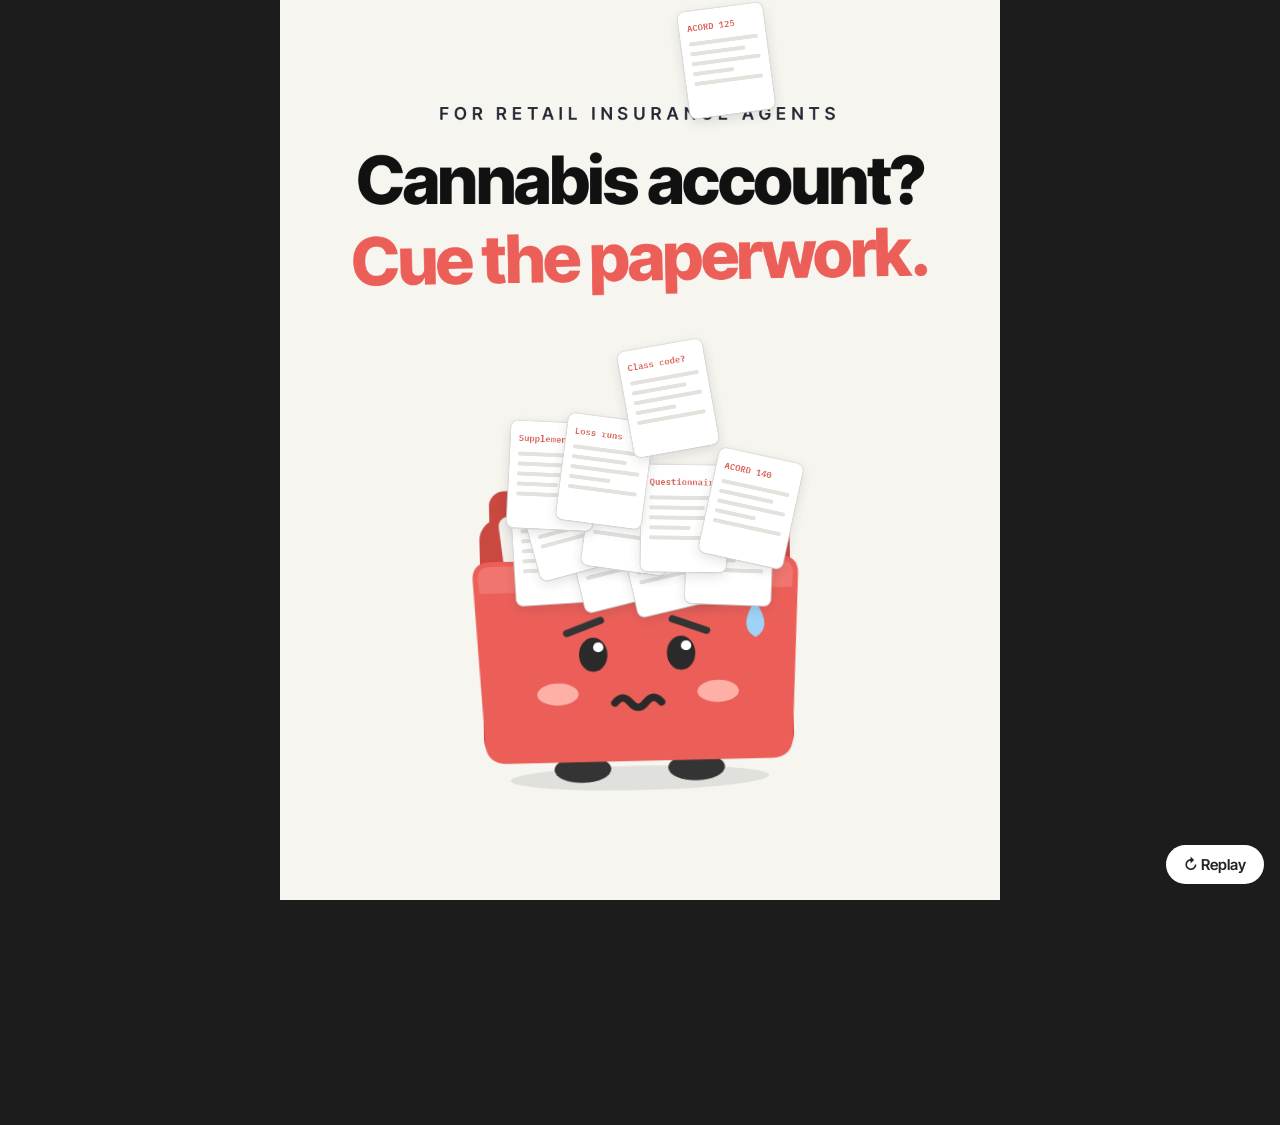
==== commit 9f312846: "Rebuild QuickQuote animation on CARMA brand and real quote flow Retargets the promo at retail insura" ====
--- a/quickquote-animation/index.html
+++ b/quickquote-animation/index.html
@@ -6,312 +6,266 @@
 <title>CARMA QuickQuote</title>
 <link rel="preconnect" href="https://fonts.googleapis.com">
 <link rel="preconnect" href="https://fonts.gstatic.com" crossorigin>
-<link href="https://fonts.googleapis.com/css2?family=Fredoka:wght@500;600;700&family=Nunito:wght@600;700;800;900&display=block" rel="stylesheet">
+<link href="https://fonts.googleapis.com/css2?family=Inter+Tight:wght@400;500;600;700;800;900&family=Montserrat:wght@800&family=Playfair+Display:wght@400;700;800&family=IBM+Plex+Mono:wght@500;600&display=block" rel="stylesheet">
 <style>
   :root {
-    --ink: #16352B;
-    --green: #2FA36B;
-    --green-dk: #1F7A55;
-    --mint: #CDEFD9;
-    --mint-lt: #E6F7EC;
-    --cream: #FFF7E8;
-    --sun: #FFC94D;
-    --coral: #FF7A6B;
-    --pink: #FFB3B3;
-    --gray: #7B8A84;
-    --line: #E4E9E6;
+    --ink: #232833;
+    --logo: #343434;
+    --coral: #EC5F59;
+    --coral-dk: #D65A50;
+    --coral-lt: #FBE3E0;
+    --green: #426844;
+    --green-lt: #EDF4EE;
+    --mint: #DDF1E6;
+    --check: #3F9B6B;
+    --blue-lt: #E3EEFA;
+    --cream: #F7F5F0;
+    --gray: #5F636B;
+    --gray-lt: #9A9EA5;
+    --line: #E3E1DC;
   }
   * { box-sizing: border-box; margin: 0; padding: 0; }
-  html, body { width: 100%; height: 100%; background: #10261F; overflow: hidden; }
-  body { display: flex; align-items: center; justify-content: center; font-family: Nunito, sans-serif; color: var(--ink); }
-  #stage {
-    position: relative; width: 1080px; height: 1080px; overflow: hidden;
-    background: var(--cream); transform-origin: center center; flex: none;
-  }
+  html, body { width: 100%; height: 100%; background: #1c1c1c; overflow: hidden; }
+  body { display: flex; align-items: center; justify-content: center; font-family: 'Inter Tight', sans-serif; color: var(--ink); }
+  #stage { position: relative; width: 1080px; height: 1350px; overflow: hidden; background: var(--cream); transform-origin: center; flex: none; }
   .abs { position: absolute; left: 0; top: 0; will-change: transform, opacity; }
-  .blob { border-radius: 50%; background: var(--mint-lt); }
-  .headline {
-    font-family: Fredoka, sans-serif; font-weight: 600; font-size: 66px; line-height: 1.1;
-    color: var(--ink); text-align: center; width: 1000px; white-space: nowrap;
-  }
-  .headline em { font-style: normal; color: var(--green); }
-  .paper {
-    width: 76px; height: 96px; background: #fff; border: 4px solid var(--ink); border-radius: 8px;
-    padding: 14px 10px; display: flex; flex-direction: column; gap: 9px;
-  }
-  .paper i { display: block; height: 5px; border-radius: 3px; background: #C9D3CE; }
-  .paper i:nth-child(1) { width: 70%; background: var(--coral); }
-  .paper i:nth-child(4) { width: 55%; }
-
-  /* Quote card */
-  #card {
-    width: 640px; height: 780px; background: #fff; border-radius: 40px;
-    border: 5px solid var(--ink); box-shadow: 0 16px 0 var(--ink); overflow: hidden;
-  }
-  #card .hdr { position: absolute; left: 36px; top: 30px; right: 36px; height: 60px; display: flex; align-items: center; justify-content: space-between; }
-  .wordmark { font-family: Fredoka, sans-serif; font-weight: 700; font-size: 38px; letter-spacing: 1px; color: var(--ink); display: flex; align-items: center; gap: 8px; }
-  .wordmark .dot { width: 16px; height: 16px; border-radius: 50%; background: var(--green); display: inline-block; }
-  .pill { font-family: Fredoka, sans-serif; font-weight: 600; font-size: 24px; background: var(--mint); color: var(--green-dk); padding: 8px 18px; border-radius: 999px; }
-  #progress { position: absolute; left: 36px; top: 112px; width: 568px; height: 12px; display: flex; gap: 12px; }
-  #progress .seg { flex: 1; background: var(--line); border-radius: 6px; overflow: hidden; }
-  #progress .seg b { display: block; height: 100%; width: 0; background: var(--green); border-radius: 6px; }
-  #stepLabel { position: absolute; left: 36px; top: 138px; font-weight: 800; font-size: 20px; color: var(--gray); letter-spacing: .5px; text-transform: uppercase; }
-  #screens { position: absolute; left: 36px; top: 190px; width: 568px; height: 500px; overflow: hidden; }
-  .screen { position: absolute; left: 0; top: 0; width: 568px; height: 500px; }
-  .q { font-family: Fredoka, sans-serif; font-weight: 600; font-size: 40px; line-height: 1.1; color: var(--ink); }
-  .tile {
-    position: absolute; width: 274px; height: 150px; border: 4px solid var(--line); border-radius: 26px;
-    display: flex; flex-direction: column; align-items: center; justify-content: center; gap: 6px; background: #fff;
-  }
-  .tile .emo { font-size: 50px; line-height: 1; }
-  .tile .lbl { font-weight: 800; font-size: 25px; }
-  .tile .chk, .chip .chk {
-    position: absolute; right: 12px; top: 12px; width: 34px; height: 34px; border-radius: 50%; background: var(--green);
-    color: #fff; font-weight: 900; font-size: 21px; display: flex; align-items: center; justify-content: center;
-  }
-  .field {
-    position: absolute; left: 0; top: 120px; width: 568px; height: 92px; border: 4px solid var(--line); border-radius: 24px;
-    display: flex; align-items: center; padding: 0 24px; gap: 14px; font-weight: 800; font-size: 32px; background: #fff;
-  }
-  .field .ph { color: #B7C2BD; }
-  .caret { display: inline-block; width: 3px; height: 38px; background: var(--ink); margin-left: 2px; vertical-align: middle; }
-  .dropdown { position: absolute; left: 0; top: 226px; width: 568px; border: 4px solid var(--line); border-radius: 24px; background: #fff; overflow: hidden; }
-  .dropdown .row { height: 72px; display: flex; align-items: center; padding: 0 24px; font-weight: 800; font-size: 28px; gap: 12px; }
-  .dropdown .row small { font-size: 20px; color: var(--gray); font-weight: 700; margin-left: auto; }
-  .bigval { position: absolute; left: 0; top: 130px; width: 568px; text-align: center; font-family: Fredoka, sans-serif; font-weight: 700; font-size: 88px; color: var(--green-dk); }
-  .per { position: absolute; left: 0; top: 240px; width: 568px; text-align: center; font-weight: 800; font-size: 22px; color: var(--gray); }
-  .track { position: absolute; left: 20px; top: 318px; width: 528px; height: 16px; border-radius: 8px; background: var(--line); }
-  .track b { display: block; height: 100%; border-radius: 8px; background: var(--green); }
-  .knob { width: 52px; height: 52px; border-radius: 50%; background: #fff; border: 6px solid var(--green); box-shadow: 0 4px 0 var(--green-dk); }
-  .ends { position: absolute; top: 356px; font-weight: 800; font-size: 20px; color: var(--gray); }
-  .chip {
-    position: absolute; height: 70px; border: 4px solid var(--line); border-radius: 999px; background: #fff;
-    display: flex; align-items: center; justify-content: center; font-weight: 800; font-size: 22px; gap: 8px; white-space: nowrap;
-  }
-  .chip .chk { position: static; width: 28px; height: 28px; font-size: 17px; }
-  .chip .plus { color: var(--gray); font-weight: 900; font-size: 26px; width: 28px; text-align: center; }
-  .btn {
-    position: absolute; left: 0; top: 410px; width: 568px; height: 84px; border-radius: 26px; background: var(--green);
-    color: #fff; font-family: Fredoka, sans-serif; font-weight: 600; font-size: 34px; display: flex; align-items: center; justify-content: center;
-    box-shadow: 0 7px 0 var(--green-dk);
-  }
-  .foot { position: absolute; left: 0; right: 0; top: 712px; text-align: center; font-weight: 700; font-size: 19px; color: var(--gray); }
-  .dotsrow { position: absolute; left: 0; top: 380px; width: 568px; display: flex; justify-content: center; gap: 18px; }
-  .dotsrow i { width: 22px; height: 22px; border-radius: 50%; background: var(--green); display: block; }
-  .resrow { position: absolute; left: 60px; width: 448px; height: 52px; display: flex; align-items: center; gap: 14px; font-weight: 800; font-size: 27px; }
-  .resrow .chk { width: 36px; height: 36px; border-radius: 50%; background: var(--mint); color: var(--green-dk); font-weight: 900; font-size: 22px; display: flex; align-items: center; justify-content: center; flex: none; }
-
-  .cursor { width: 52px; height: 60px; }
-  .ripple { width: 90px; height: 90px; border-radius: 50%; border: 6px solid var(--green); }
+
+  /* logo (type recreation: swap for the real SVG when available) */
+  .logo { display: inline-flex; flex-direction: column; align-items: flex-start; line-height: 1; color: var(--logo); }
+  .logo b { font-family: Montserrat, sans-serif; font-weight: 800; letter-spacing: -0.01em; }
+  .logo span { font-family: 'Playfair Display', serif; font-weight: 400; position: relative; }
+  .logo span::after { content: ''; position: absolute; background: var(--coral); transform: skewX(-24deg); }
+  .logo.lg b { font-size: 108px; }
+  .logo.lg span { font-size: 34px; letter-spacing: 0.42em; margin: -4px 0 0 12px; }
+  .logo.lg span::after { width: 16px; height: 42px; right: -18px; top: 4px; }
+  .logo.sm b { font-size: 40px; }
+  .logo.sm span { font-size: 12.5px; letter-spacing: 0.42em; margin: -1px 0 0 5px; }
+  .logo.sm span::after { width: 6px; height: 16px; right: -7px; top: 1px; }
+
+  /* scene 1 */
+  .kicker { font-weight: 600; font-size: 26px; letter-spacing: 0.3em; color: var(--ink); white-space: nowrap; }
+  .hero { font-weight: 800; font-size: 100px; letter-spacing: -0.035em; line-height: 1; color: #111; white-space: nowrap; text-align: center; }
+  .hero em { font-style: normal; color: var(--coral); }
+  .paper { width: 128px; height: 160px; background: #fff; border-radius: 10px; box-shadow: 0 6px 18px rgba(35,40,51,.14), 0 0 0 1.5px #E7E4DE; padding: 14px 12px; }
+  .paper .t { font-family: 'IBM Plex Mono', monospace; font-weight: 600; font-size: 13px; color: var(--coral-dk); margin-bottom: 10px; white-space: nowrap; }
+  .paper i { display: block; height: 6px; border-radius: 3px; background: #E4E2DD; margin-bottom: 9px; }
+  .paper i:nth-of-type(2) { width: 80%; } .paper i:nth-of-type(4) { width: 60%; }
+
+  /* captions (site carousel style) */
+  .cap { width: 1000px; text-align: center; }
+  .cap .n { font-family: 'IBM Plex Mono', monospace; font-weight: 500; font-size: 24px; letter-spacing: 0.2em; color: var(--coral); }
+  .cap .t { font-weight: 700; font-size: 60px; letter-spacing: -0.035em; color: #151515; margin-top: 8px; line-height: 1.05; }
+  .cap .s { font-weight: 400; font-size: 28px; color: #474b52; margin: 12px auto 0; width: 880px; line-height: 1.3; }
+
+  /* phone */
+  #phone { width: 560px; height: 1000px; background: #161616; border-radius: 92px; padding: 16px; box-shadow: 0 40px 80px rgba(35,40,51,.22), inset 0 0 0 3px #2c2c2c; }
+  #screen { position: relative; width: 528px; height: 968px; background: #fff; border-radius: 78px; overflow: hidden; }
+  .island { position: absolute; left: 194px; top: 18px; width: 140px; height: 40px; border-radius: 20px; background: #161616; z-index: 5; }
+  .appbar { position: absolute; left: 28px; top: 80px; right: 28px; height: 64px; display: flex; align-items: center; gap: 20px; }
+  .appbar .div { width: 2px; height: 36px; background: var(--line); }
+  .appbar .qq { font-weight: 600; font-size: 25px; color: #151515; margin-top: 8px; }
+  .tabs { position: absolute; left: 0; right: 0; top: 156px; height: 52px; border-top: 2px solid #EEECE8; border-bottom: 2px solid #EEECE8; display: flex; justify-content: space-between; align-items: center; padding: 0 26px; }
+  .tabs .tab { font-weight: 700; font-size: 14px; letter-spacing: 0.08em; color: var(--gray-lt); }
+  .tabs .tab.on { color: #151515; }
+  #tabBar { position: absolute; bottom: -2px; left: 0; height: 3px; background: var(--coral); border-radius: 2px; }
+  #content { position: absolute; left: 0; top: 210px; width: 528px; height: 758px; overflow: hidden; }
+  .scr { position: absolute; left: 0; top: 0; width: 528px; height: 758px; padding: 34px 28px 0; }
+  .lab { font-family: 'IBM Plex Mono', monospace; font-weight: 500; font-size: 15px; letter-spacing: 0.12em; color: var(--coral-dk); text-transform: uppercase; }
+  .qh { font-family: 'Playfair Display', serif; font-weight: 700; font-size: 40px; line-height: 1.12; color: var(--ink); margin-top: 12px; letter-spacing: -0.01em; }
+  .qs { font-size: 18px; color: var(--gray); line-height: 1.35; margin-top: 12px; }
+  .card { position: relative; border: 2px solid var(--line); border-radius: 12px; padding: 16px 20px; margin-top: 14px; background: #fff; }
+  .card b { display: block; font-weight: 700; font-size: 20px; color: #1b1b1b; }
+  .card small { display: block; font-size: 15px; color: var(--gray); margin-top: 3px; }
+  .card.dim { border-style: dashed; background: #F8FAFD; }
+  .card.dim b, .card.dim small { color: #A5ABB5; }
+  .badge { position: absolute; right: 16px; top: 16px; font-family: 'IBM Plex Mono', monospace; font-weight: 600; font-size: 11px; letter-spacing: 0.12em; color: #7c828c; border: 1.5px solid var(--line); border-radius: 4px; padding: 2px 7px; background: #fff; }
+  .card .ck { position: absolute; right: 18px; top: 50%; margin-top: -16px; width: 32px; height: 32px; border-radius: 50%; background: var(--green); color: #fff; display: flex; align-items: center; justify-content: center; font-weight: 800; font-size: 18px; }
+  .note { font-style: italic; font-size: 15px; color: var(--gray); margin-top: 16px; line-height: 1.35; }
+  .grp { font-family: 'IBM Plex Mono', monospace; font-weight: 500; font-size: 13px; letter-spacing: 0.14em; color: #7c828c; margin: 18px 0 8px; }
+  .chips { display: flex; flex-wrap: wrap; gap: 9px; }
+  .chip { height: 44px; padding: 0 16px; border: 2px solid var(--line); border-radius: 22px; display: flex; align-items: center; font-weight: 700; font-size: 16px; color: #1b1b1b; background: #fff; white-space: nowrap; }
+  .chip.on { background: var(--green); color: #fff; border-color: var(--green); box-shadow: 0 0 0 3px #fff, 0 0 0 5px var(--coral); }
+  .fl { font-family: 'IBM Plex Mono', monospace; font-weight: 500; font-size: 13px; letter-spacing: 0.14em; color: #7c828c; margin: 22px 0 8px; }
+  .inp { height: 58px; border: 2px solid var(--line); border-radius: 10px; display: flex; align-items: center; padding: 0 18px; font-weight: 600; font-size: 21px; color: #1b1b1b; }
+  .inp.on { border-color: var(--ink); }
+  .inp .ph { color: #B3B7BE; font-weight: 500; }
+  .inp .chev { margin-left: auto; color: var(--gray-lt); font-size: 18px; }
+  .caret { display: inline-block; width: 2px; height: 26px; background: var(--ink); margin-left: 2px; }
+  .seg { display: flex; border: 2px solid var(--line); border-radius: 10px; overflow: hidden; height: 54px; }
+  .seg div { flex: 1; display: flex; align-items: center; justify-content: center; font-weight: 700; font-size: 18px; color: #1b1b1b; border-right: 2px solid var(--line); }
+  .seg div:last-child { border-right: 0; }
+  .seg div.on { background: var(--green); color: #fff; }
+  .go { margin-top: 30px; height: 64px; border-radius: 32px; background: var(--coral); color: #fff; font-weight: 700; font-size: 22px; display: flex; align-items: center; justify-content: center; gap: 10px; }
+  .ih { font-weight: 700; font-size: 36px; letter-spacing: -0.02em; color: #151515; margin-top: 10px; }
+  .box { border: 2px solid #EEECE8; border-radius: 16px; padding: 22px 24px; margin-top: 18px; text-align: center; }
+  .box .k { font-family: 'IBM Plex Mono', monospace; font-weight: 600; font-size: 13px; letter-spacing: 0.14em; color: #555a62; line-height: 1.5; }
+  .price { font-weight: 800; font-size: 84px; letter-spacing: -0.02em; color: var(--coral-dk); line-height: 1.05; margin-top: 6px; }
+  .box .d { font-size: 15.5px; color: #555a62; line-height: 1.4; margin-top: 6px; }
+  .brk { border: 2px solid #EEECE8; border-radius: 16px; padding: 18px 24px 8px; margin-top: 14px; text-align: left; }
+  .brk h4 { font-weight: 700; font-size: 19px; color: #151515; margin-bottom: 4px; }
+  .row { display: flex; justify-content: space-between; font-size: 17px; color: #3a3e45; padding: 10px 0; border-bottom: 1.5px solid #F0EEEA; }
+  .row:last-child { border-bottom: 0; }
+  .row b { font-weight: 700; color: #151515; }
+  #loading { position: absolute; left: 0; top: 0; width: 528px; height: 758px; background: #fff; display: flex; flex-direction: column; align-items: center; justify-content: center; gap: 26px; }
+  #loading .qh { font-size: 34px; margin: 0; }
+
+  .illus { font-size: 18px; color: #8a8e95; width: 400px; text-align: center; }
+  .touch { width: 64px; height: 64px; border-radius: 50%; background: rgba(35,40,51,.16); border: 3px solid rgba(35,40,51,.38); }
+  .ripple { width: 90px; height: 90px; border-radius: 50%; border: 4px solid var(--coral); }
+  .timer { display: flex; align-items: center; gap: 10px; background: #fff; border: 2px solid var(--line); border-radius: 999px; padding: 10px 20px 10px 12px; box-shadow: 0 8px 20px rgba(35,40,51,.08); white-space: nowrap; }
+  .timer .ic { width: 38px; height: 38px; border-radius: 50%; background: var(--coral-lt); color: var(--coral); display: flex; align-items: center; justify-content: center; font-size: 20px; font-weight: 800; }
+  .timer .v { font-family: 'IBM Plex Mono', monospace; font-weight: 600; font-size: 28px; color: var(--ink); }
   .confetti { width: 16px; height: 10px; border-radius: 3px; }
 
-  /* End card */
-  .endword { font-family: Fredoka, sans-serif; font-weight: 700; font-size: 132px; letter-spacing: 4px; color: var(--ink); width: 1000px; text-align: center; line-height: 1; }
-  .endpill { font-family: Fredoka, sans-serif; font-weight: 600; font-size: 50px; color: #fff; background: var(--green); padding: 10px 38px 14px; border-radius: 999px; box-shadow: 0 7px 0 var(--green-dk); white-space: nowrap; }
-  .tagline { font-family: Fredoka, sans-serif; font-weight: 500; font-size: 42px; color: var(--ink); text-align: center; width: 1000px; line-height: 1.2; }
-  .url { font-weight: 900; font-size: 34px; color: var(--ink); background: #fff; border: 4px solid var(--ink); padding: 10px 30px; border-radius: 999px; white-space: nowrap; }
-  .fine { font-weight: 700; font-size: 19px; color: var(--gray); width: 1000px; text-align: center; }
-  .heart { font-size: 40px; line-height: 1; }
-
-  #replay { position: fixed; right: 16px; bottom: 16px; font: 700 15px Nunito, sans-serif; background: #fff; color: var(--ink); border: 0; border-radius: 999px; padding: 10px 18px; cursor: pointer; display: none; }
+  /* end card */
+  .endh { font-weight: 800; font-size: 86px; letter-spacing: -0.035em; line-height: 1.02; color: #111; text-align: center; white-space: nowrap; }
+  .ends { font-weight: 500; font-size: 36px; color: #3b3f46; text-align: center; white-space: nowrap; letter-spacing: -0.01em; }
+  .feat { display: flex; align-items: center; gap: 14px; background: #fff; border-radius: 18px; padding: 14px 22px 14px 14px; box-shadow: 0 10px 26px rgba(35,40,51,.10), 0 0 0 1.5px #ECEAE5; font-weight: 700; font-size: 25px; color: #1b1b1b; white-space: nowrap; }
+  .feat .ic { width: 50px; height: 50px; border-radius: 50%; display: flex; align-items: center; justify-content: center; font-size: 25px; font-weight: 800; }
+  .cta { display: flex; align-items: center; gap: 16px; background: var(--coral); color: #1b1b1b; font-weight: 700; font-size: 42px; padding: 20px 48px; border-radius: 999px; white-space: nowrap; letter-spacing: -0.01em; box-shadow: 0 10px 24px rgba(236,95,89,.3); }
+  .url { font-weight: 700; font-size: 30px; color: var(--ink); white-space: nowrap; }
+  .fine { font-size: 20px; color: #6a6e75; white-space: nowrap; }
+
+  #replay { position: fixed; right: 16px; bottom: 16px; font: 600 15px 'Inter Tight', sans-serif; background: #fff; color: #222; border: 0; border-radius: 999px; padding: 10px 18px; cursor: pointer; display: none; }
   body.live #replay { display: block; }
 </style>
 </head>
 <body>
 <div id="stage">
-  <!-- background -->
-  <div class="abs blob" id="blob0" style="width:520px;height:520px"></div>
-  <div class="abs blob" id="blob1" style="width:380px;height:380px"></div>
-  <div class="abs blob" id="blob2" style="width:300px;height:300px"></div>
-  <div id="sparkles"></div>
-
-  <!-- scene 1 headlines -->
-  <div class="abs headline" id="h1">Running a cannabis business?</div>
-  <div class="abs headline" id="h2">Insurance paperwork piling up?</div>
-  <div class="abs headline" id="h3">Meet <em>QuickQuote</em> ✨</div>
-
-  <!-- storefront character -->
-  <svg class="abs" id="store" width="420" height="380" viewBox="0 0 420 380" overflow="visible">
-    <g stroke="#16352B" stroke-width="8" stroke-linejoin="round" stroke-linecap="round">
-      <rect x="30" y="112" width="360" height="258" rx="20" fill="#fff"/>
-      <!-- sign -->
-      <rect x="110" y="8" width="200" height="62" rx="16" fill="#16352B"/>
-      <!-- awning -->
-      <path d="M22 72 H398 L398 130 Q375 156 351 130 Q327 156 304 130 Q280 156 257 130 Q233 156 210 130 Q186 156 163 130 Q139 156 116 130 Q92 156 69 130 Q45 156 22 130 Z" fill="#2FA36B"/>
-      <path d="M69 72 V130 M163 72 V130 M257 72 V130 M351 72 V130" stroke-width="0"/>
-      <!-- window & door -->
-      <rect x="60" y="272" width="170" height="80" rx="12" fill="#E6F7EC"/>
-      <rect x="262" y="262" width="100" height="108" rx="12" fill="#FFC94D"/>
-      <circle cx="342" cy="318" r="6" fill="#16352B" stroke-width="0"/>
+  <!-- scene 1 -->
+  <div class="abs kicker" id="kicker">FOR RETAIL INSURANCE AGENTS</div>
+  <div class="abs hero" id="hero1">Cannabis account?</div>
+  <div class="abs hero" id="hero2"><em>Cue the paperwork.</em></div>
+  <div class="abs hero" id="hero3">Get <em>QuickQuote.</em></div>
+
+  <!-- step captions -->
+  <div class="abs cap" id="cap0"><div class="n">01 / 04</div><div class="t">Choose coverage</div><div class="s">Select only the coverage lines the account needs.</div></div>
+  <div class="abs cap" id="cap1"><div class="n">02 / 04</div><div class="t">Describe the operation</div><div class="s">The next questions adapt to what the insured actually does.</div></div>
+  <div class="abs cap" id="cap2"><div class="n">03 / 04</div><div class="t">Add the rating details</div><div class="s">Only what the selected lines need.</div></div>
+  <div class="abs cap" id="cap3"><div class="n">04 / 04</div><div class="t">Review the indication</div><div class="s">See the estimated premium, taxes, and fees before moving to a firm quote.</div></div>
+
+  <!-- folder mascot -->
+  <svg class="abs" id="folder" width="260" height="250" viewBox="0 0 260 250" overflow="visible">
+    <ellipse cx="130" cy="246" rx="100" ry="10" fill="#232833" opacity=".10"/>
+    <g fill="#343434"><ellipse cx="86" cy="238" rx="22" ry="11"/><ellipse cx="174" cy="238" rx="22" ry="11"/></g>
+    <rect x="18" y="8" width="100" height="44" rx="12" fill="#C9483F"/>
+    <rect x="10" y="30" width="240" height="200" rx="18" fill="#C9483F"/>
+    <g transform="rotate(-6 100 80)"><rect x="30" y="22" width="150" height="130" rx="8" fill="#F4F1EC"/></g>
+    <g transform="rotate(5 160 70)"><rect x="92" y="14" width="150" height="130" rx="8" fill="#fff"/>
+      <rect x="108" y="32" width="70" height="7" rx="3.5" fill="#EC5F59"/><rect x="108" y="48" width="110" height="6" rx="3" fill="#E4E2DD"/><rect x="108" y="62" width="90" height="6" rx="3" fill="#E4E2DD"/></g>
+    <g id="fCard">
+      <rect x="52" y="-18" width="156" height="118" rx="10" fill="#fff" stroke="#E3E1DC" stroke-width="2"/>
+      <text x="68" y="6" style="font-family:'IBM Plex Mono',monospace" font-weight="600" font-size="11" letter-spacing="1.5" fill="#555a62">INDICATION</text>
+      <text x="66" y="48" style="font-family:'Inter Tight',sans-serif" font-weight="800" font-size="36" fill="#D65A50">$1,511</text>
     </g>
-    <!-- awning stripes -->
-    <g fill="#fff" opacity=".9">
-      <path d="M116 76 H163 V128 Q151 146 139.5 136 Q128 146 116 128 Z"/>
-      <path d="M210 76 H257 V128 Q245 146 233.5 136 Q222 146 210 128 Z"/>
-      <path d="M304 76 H351 V128 Q339 146 327.5 136 Q316 146 304 128 Z"/>
-      <path d="M26 76 H69 V128 Q57 146 45.5 136 Q34 146 26 128 Z"/>
-    </g>
-    <!-- sign leaf -->
-    <g transform="translate(210 39)">
-      <path d="M0 16 V-6" stroke="#CDEFD9" stroke-width="4" stroke-linecap="round"/>
-      <ellipse cx="-9" cy="-6" rx="10" ry="5" fill="#2FA36B" transform="rotate(-35 -9 -6)"/>
-      <ellipse cx="9" cy="-6" rx="10" ry="5" fill="#2FA36B" transform="rotate(35 9 -6)"/>
-      <ellipse cx="0" cy="-12" rx="5" ry="11" fill="#5FD49A"/>
-    </g>
-    <!-- plants in window -->
-    <g stroke="#16352B" stroke-width="5" stroke-linejoin="round">
-      <path d="M90 352 l6 -26 h26 l6 26 Z" fill="#FF7A6B"/>
-      <path d="M160 352 l6 -26 h26 l6 26 Z" fill="#FFC94D"/>
-    </g>
-    <g fill="#2FA36B">
-      <ellipse cx="102" cy="316" rx="8" ry="14" transform="rotate(-25 102 316)"/>
-      <ellipse cx="116" cy="316" rx="8" ry="14" transform="rotate(25 116 316)"/>
-      <ellipse cx="172" cy="316" rx="8" ry="14" transform="rotate(-25 172 316)"/>
-      <ellipse cx="186" cy="316" rx="8" ry="14" transform="rotate(25 186 316)"/>
-    </g>
-    <!-- face -->
-    <g id="sBrows" stroke="#16352B" stroke-width="6" stroke-linecap="round" fill="none">
-      <path d="M140 168 L168 178"/><path d="M280 168 L252 178"/>
-    </g>
-    <g id="sEyesOpen" fill="#16352B">
-      <g id="sEyeL"><ellipse cx="160" cy="204" rx="11" ry="15"/><circle cx="164" cy="198" r="4" fill="#fff"/></g>
-      <g id="sEyeR"><ellipse cx="260" cy="204" rx="11" ry="15"/><circle cx="264" cy="198" r="4" fill="#fff"/></g>
-    </g>
-    <g id="sEyesHappy" stroke="#16352B" stroke-width="7" stroke-linecap="round" fill="none">
-      <path d="M146 208 Q160 188 174 208"/><path d="M246 208 Q260 188 274 208"/>
-    </g>
-    <g id="sBlush" fill="#FFB3B3"><ellipse cx="128" cy="232" rx="18" ry="10"/><ellipse cx="292" cy="232" rx="18" ry="10"/></g>
-    <path id="sMouthSmile" d="M192 232 Q210 248 228 232" stroke="#16352B" stroke-width="6" stroke-linecap="round" fill="none"/>
-    <path id="sMouthBig" d="M186 228 Q210 266 234 228 Z" fill="#16352B" stroke="#16352B" stroke-width="5" stroke-linejoin="round"/>
-    <path id="sMouthWorry" d="M188 242 q7 -9 14 0 t14 0 t14 0" stroke="#16352B" stroke-width="6" stroke-linecap="round" fill="none"/>
-    <path id="sSweat" d="M318 150 q14 22 0 30 q-14 -8 0 -30 Z" fill="#8FD3FF" stroke="#16352B" stroke-width="4"/>
-  </svg>
-
-  <!-- falling paperwork -->
-  <div id="papers"></div>
-
-  <!-- mascot (behind card) -->
-  <svg class="abs" id="mascot" width="160" height="190" viewBox="0 0 160 190" overflow="visible">
-    <g id="mBody">
-      <path d="M80 30 V8" stroke="#16352B" stroke-width="6" stroke-linecap="round"/>
-      <ellipse cx="66" cy="12" rx="15" ry="7" fill="#5FD49A" stroke="#16352B" stroke-width="4" transform="rotate(-30 66 12)"/>
-      <ellipse cx="94" cy="12" rx="15" ry="7" fill="#5FD49A" stroke="#16352B" stroke-width="4" transform="rotate(30 94 12)"/>
-      <path d="M80 30 C108 42 132 44 148 46 L148 100 C148 145 118 170 80 184 C42 170 12 145 12 100 L12 46 C28 44 52 42 80 30 Z" fill="#2FA36B" stroke="#16352B" stroke-width="7" stroke-linejoin="round"/>
-      <path d="M80 48 C100 56 118 58 130 60 L130 100 C130 132 110 150 80 162 C50 150 30 132 30 100 L30 60 C42 58 60 56 80 48 Z" fill="#5FD49A" opacity=".45"/>
-      <g id="mEyesOpen" fill="#16352B">
-        <g id="mEyeL"><ellipse cx="58" cy="98" rx="9" ry="13"/><circle cx="61" cy="93" r="3.5" fill="#fff"/></g>
-        <g id="mEyeR"><ellipse cx="102" cy="98" rx="9" ry="13"/><circle cx="105" cy="93" r="3.5" fill="#fff"/></g>
+    <g id="fFront">
+      <path d="M4 80 Q4 66 18 66 H242 Q256 66 256 80 L249 216 Q248 232 232 232 H28 Q12 232 11 216 Z" fill="#EC5F59"/>
+      <path d="M8 80 Q8 70 18 70 H242 Q252 70 252 80 L251 92 H9 Z" fill="#F27B74" opacity=".8"/>
+      <g id="fBrows" stroke="#343434" stroke-width="6" stroke-linecap="round" fill="none"><path d="M76 126 L102 116"/><path d="M184 126 L158 116"/></g>
+      <g id="fEyes" fill="#2a2a2a">
+        <g id="fEyeL"><ellipse cx="96" cy="148" rx="11" ry="14"/><circle cx="100" cy="142" r="4" fill="#fff"/></g>
+        <g id="fEyeR"><ellipse cx="164" cy="148" rx="11" ry="14"/><circle cx="168" cy="142" r="4" fill="#fff"/></g>
       </g>
-      <g id="mEyesHappy" stroke="#16352B" stroke-width="6" stroke-linecap="round" fill="none">
-        <path d="M47 102 Q58 86 69 102"/><path d="M91 102 Q102 86 113 102"/>
-      </g>
-      <g fill="#FFB3B3" opacity=".9"><ellipse cx="40" cy="120" rx="11" ry="7"/><ellipse cx="120" cy="120" rx="11" ry="7"/></g>
-      <path id="mMouth" d="M70 120 Q80 130 90 120" stroke="#16352B" stroke-width="5" stroke-linecap="round" fill="none"/>
-      <path id="mMouthOpen" d="M68 118 Q80 142 92 118 Z" fill="#16352B" stroke="#16352B" stroke-width="4" stroke-linejoin="round"/>
+      <g id="fEyesHappy" stroke="#2a2a2a" stroke-width="7" stroke-linecap="round" fill="none"><path d="M83 152 Q96 134 109 152"/><path d="M151 152 Q164 134 177 152"/></g>
+      <g fill="#FFB5AC" opacity=".95"><ellipse cx="68" cy="176" rx="16" ry="9"/><ellipse cx="192" cy="176" rx="16" ry="9"/></g>
+      <path id="fMouth" d="M118 174 Q130 186 142 174" stroke="#2a2a2a" stroke-width="6" stroke-linecap="round" fill="none"/>
+      <path id="fMouthBig" d="M112 170 Q130 204 148 170 Z" fill="#2a2a2a" stroke="#2a2a2a" stroke-width="5" stroke-linejoin="round"/>
+      <ellipse id="fMouthO" cx="130" cy="182" rx="15" ry="18" fill="#2a2a2a"/>
+      <path id="fMouthWorry" d="M112 184 q6 -8 12 0 t12 0 t12 0" stroke="#2a2a2a" stroke-width="6" stroke-linecap="round" fill="none"/>
+      <path id="fSweat" d="M222 100 q14 22 0 30 q-14 -8 0 -30 Z" fill="#9FD2F5"/>
     </g>
   </svg>
 
-  <!-- quote card -->
-  <div class="abs" id="card">
-    <div class="hdr"><div class="wordmark"><span class="dot"></span>CARMA</div><div class="pill">QuickQuote ⚡</div></div>
-    <div id="progress"><div class="seg"><b></b></div><div class="seg"><b></b></div><div class="seg"><b></b></div><div class="seg"><b></b></div></div>
-    <div id="stepLabel">Step 1 of 4</div>
-    <div id="screens">
-      <!-- 1: business type -->
-      <div class="screen" id="scr0">
-        <div class="q">What kind of cannabis<br>business do you run?</div>
-        <div class="tile" id="tile0" style="left:0;top:120px"><div class="emo">🛍️</div><div class="lbl">Dispensary</div><div class="chk">✓</div></div>
-        <div class="tile" style="left:294px;top:120px"><div class="emo">🌱</div><div class="lbl">Cultivator</div></div>
-        <div class="tile" style="left:0;top:290px"><div class="emo">🧪</div><div class="lbl">Processor</div></div>
-        <div class="tile" style="left:294px;top:290px"><div class="emo">🚚</div><div class="lbl">Delivery</div></div>
-      </div>
-      <!-- 2: state -->
-      <div class="screen" id="scr1">
-        <div class="q">Where are you<br>located?</div>
-        <div class="field" id="field"><span style="font-size:34px">📍</span><span id="typed"></span><span class="caret" id="caret"></span><span class="ph" id="ph">Start typing a state…</span><span style="margin-left:auto" id="fieldChk"><span class="chk" style="position:static;width:38px;height:38px;border-radius:50%;background:var(--green);color:#fff;display:flex;align-items:center;justify-content:center;font-size:22px;font-weight:900">✓</span></span></div>
-        <div class="dropdown" id="dropdown">
-          <div class="row" id="ddRow">🏔️ Colorado <small>CO</small></div>
-          <div class="row" style="color:#B7C2BD">Connecticut <small>CT</small></div>
+  <div id="papers"></div>
+
+  <!-- phone -->
+  <div class="abs" id="phone">
+    <div id="screen">
+      <div class="island"></div>
+      <div class="appbar"><div class="logo sm"><b>CARMA</b><span>insurance</span></div><div class="div"></div><div class="qq">QuickQuote</div></div>
+      <div class="tabs" id="tabs"><div class="tab">COVERAGE</div><div class="tab">ELIGIBILITY</div><div class="tab">RATE</div><div class="tab">INDICATION</div><div id="tabBar"></div></div>
+      <div id="content">
+        <div class="scr" id="s0">
+          <div class="lab">Step 1 — Coverage selection</div>
+          <div class="qh">Which lines is this risk shopping?</div>
+          <div class="qs">Any combination works — including monoline Products.</div>
+          <div class="card" id="cardGL"><b>General Liability</b><small>Occurrence form · no deductible</small><div class="ck">✓</div></div>
+          <div class="card"><b>Products / Completed Ops</b><small>Claims-made DITL · monoline OK</small></div>
+          <div class="card"><b>Commercial Property</b><small>Special form · $5M max per location</small></div>
+          <div class="card dim"><b>Inland Marine</b><small>Transit limits via Property Enhancement</small><div class="badge">COMING SOON</div></div>
+          <div class="note">Excess Liability is available by formal submission through Carma Brokerage.</div>
+        </div>
+        <div class="scr" id="s1">
+          <div class="lab">Step 2 — Risk type</div>
+          <div class="qh">What does the insured actually do?</div>
+          <div class="qs">Select every operation. The agent never sees a class code.</div>
+          <div class="grp">CULTIVATION</div>
+          <div class="chips"><div class="chip" id="chipIndoor">Cultivation — Indoor</div><div class="chip">Cultivation — Outdoor</div><div class="chip">Cultivation — Greenhouse</div></div>
+          <div class="grp">PROCESSING</div>
+          <div class="chips"><div class="chip">Extraction / Manufacturing</div><div class="chip">Lab Testing</div></div>
+          <div class="grp">MOVEMENT</div>
+          <div class="chips"><div class="chip" id="chipWholesale">Wholesale / Distribution</div><div class="chip">Transportation / Delivery</div></div>
+        </div>
+        <div class="scr" id="s2">
+          <div class="lab">Step 3 — Rate</div>
+          <div class="qh">A few rating details.</div>
+          <div class="fl">STATE</div>
+          <div class="inp" id="inpState"><span class="ph" id="statePh">Select a state</span><span id="stateVal">Colorado</span><span class="chev">▾</span></div>
+          <div class="fl">ANNUAL GROSS SALES</div>
+          <div class="inp" id="inpSales"><span class="ph" id="salesPh">$0</span><span id="salesVal"></span><span class="caret" id="caret"></span></div>
+          <div class="fl">YEARS IN BUSINESS</div>
+          <div class="seg"><div>Under 3</div><div id="seg35">3–5</div><div>5+</div></div>
+          <div class="go" id="goBtn">Get indication <span>→</span></div>
+        </div>
+        <div class="scr" id="s3">
+          <div class="lab">Step 4</div>
+          <div class="ih">Your indication</div>
+          <div class="qs" style="margin-top:8px">Good for 30 days. Send it to the insured or move it to a firm quote.</div>
+          <div class="box">
+            <div class="k">ESTIMATED TOTAL COST: PREMIUM,<br>FEES, AND SURPLUS LINES TAXES</div>
+            <div class="price" id="price">$0</div>
+            <div class="d">Non-binding indication. Final premium,<br>taxes, and fees may differ.</div>
+          </div>
+          <div class="brk">
+            <h4>Premium, fees, and surplus lines taxes</h4>
+            <div class="row"><span>General Liability</span><b>$1,000</b></div>
+            <div class="row"><span>Terrorism (TRIA)</span><b>$25</b></div>
+            <div class="row"><span>Admin fee</span><b>$225</b></div>
+            <div class="row"><span>UW fee</span><b>$175</b></div>
+            <div class="row"><span>Est. surplus lines taxes and fees</span><b>$86</b></div>
+          </div>
+        </div>
+        <div id="loading">
+          <svg width="120" height="120" viewBox="0 0 120 120"><circle cx="60" cy="60" r="48" fill="none" stroke="#F1EFEB" stroke-width="10"/><circle id="spinArc" cx="60" cy="60" r="48" fill="none" stroke="#EC5F59" stroke-width="10" stroke-linecap="round" stroke-dasharray="90 300"/></svg>
+          <div class="qh">Rating the risk…</div>
         </div>
       </div>
-      <!-- 3: revenue -->
-      <div class="screen" id="scr2">
-        <div class="q">About how much do you<br>sell in a year?</div>
-        <div class="bigval" id="bigval">$0.4M</div>
-        <div class="per">in annual sales</div>
-        <div class="track"><b id="trackFill"></b></div>
-        <div class="abs knob" id="knob"></div>
-        <div class="ends" style="left:20px">$0</div>
-        <div class="ends" style="right:20px">$5M+</div>
-      </div>
-      <!-- 4: coverages -->
-      <div class="screen" id="scr3">
-        <div class="q">What should we<br>cover?</div>
-        <div class="chip" data-i="0" style="left:0;top:120px;width:290px">General Liability</div>
-        <div class="chip" data-i="1" style="left:306px;top:120px;width:262px">Product Liability</div>
-        <div class="chip" data-i="2" style="left:0;top:206px;width:196px">Property</div>
-        <div class="chip" data-i="3" style="left:212px;top:206px;width:356px">Crime &amp; Theft</div>
-        <div class="chip" data-i="4" style="left:0;top:292px;width:170px">Cyber</div>
-        <div class="chip" data-i="5" style="left:186px;top:292px;width:236px">Workers' Comp</div>
-        <div class="btn" id="goBtn">Get my quote →</div>
-      </div>
-      <!-- 5: loading -->
-      <div class="screen" id="scr4">
-        <svg class="abs" id="spinner" width="200" height="200" viewBox="0 0 200 200" style="left:184px;top:90px">
-          <circle cx="100" cy="100" r="78" fill="none" stroke="#E4E9E6" stroke-width="16"/>
-          <circle id="spinArc" cx="100" cy="100" r="78" fill="none" stroke="#2FA36B" stroke-width="16" stroke-linecap="round" stroke-dasharray="140 400"/>
-          <g transform="translate(100 104)">
-            <ellipse cx="-14" cy="-4" rx="18" ry="9" fill="#5FD49A" stroke="#16352B" stroke-width="4" transform="rotate(-35 -14 -4)"/>
-            <ellipse cx="14" cy="-4" rx="18" ry="9" fill="#5FD49A" stroke="#16352B" stroke-width="4" transform="rotate(35 14 -4)"/>
-            <ellipse cx="0" cy="-12" rx="9" ry="20" fill="#2FA36B" stroke="#16352B" stroke-width="4"/>
-          </g>
-        </svg>
-        <div class="q" style="position:absolute;left:0;top:320px;width:568px;text-align:center;font-size:38px">Crunching the numbers…</div>
-        <div class="dotsrow" id="dots"><i></i><i></i><i></i></div>
-      </div>
-      <!-- 6: result -->
-      <div class="screen" id="scr5">
-        <svg class="abs" width="150" height="150" viewBox="0 0 150 150" style="left:209px;top:0">
-          <circle cx="75" cy="75" r="64" fill="#CDEFD9" id="resCircleBg"/>
-          <circle id="resCircle" cx="75" cy="75" r="64" fill="none" stroke="#2FA36B" stroke-width="12" stroke-linecap="round" stroke-dasharray="402" stroke-dashoffset="402" transform="rotate(-90 75 75)"/>
-          <path id="resTick" d="M46 77 L66 97 L104 57" fill="none" stroke="#1F7A55" stroke-width="14" stroke-linecap="round" stroke-linejoin="round" stroke-dasharray="90" stroke-dashoffset="90"/>
-        </svg>
-        <div class="q" id="resTitle" style="position:absolute;left:0;top:168px;width:568px;text-align:center;font-size:44px">Your quote is ready! 🎉</div>
-        <div class="resrow" style="top:250px"><span class="chk">✓</span>General Liability</div>
-        <div class="resrow" style="top:306px"><span class="chk">✓</span>Product Liability</div>
-        <div class="resrow" style="top:362px"><span class="chk">✓</span>Property</div>
-        <div class="resrow" style="top:418px"><span class="chk">✓</span>Crime &amp; Theft</div>
-      </div>
     </div>
-    <div class="foot" id="foot">🌿 Cannabis insurance specialists</div>
   </div>
-
-  <!-- mascot hands (over card edge) -->
-  <svg class="abs" id="hands" width="160" height="40" viewBox="0 0 160 40" overflow="visible">
-    <circle cx="36" cy="20" r="16" fill="#2FA36B" stroke="#16352B" stroke-width="6"/>
-    <circle cx="124" cy="20" r="16" fill="#2FA36B" stroke="#16352B" stroke-width="6"/>
-  </svg>
-
+  <div class="abs illus" id="illus">Illustrative screen</div>
+
+  <div class="abs timer" id="timer"><div class="ic">⚡</div><div class="v" id="timerV">0:00</div></div>
+  <div class="abs ripple" id="ripple"></div>
+  <div class="abs touch" id="touch"></div>
   <div id="confettiLayer"></div>
 
-  <!-- cursor -->
-  <div class="abs ripple" id="ripple"></div>
-  <svg class="abs cursor" id="cursor" width="52" height="60" viewBox="0 0 52 60" overflow="visible">
-    <path d="M6 4 L6 48 L18 37 L27 56 L36 52 L27 33 L44 33 Z" fill="#fff" stroke="#16352B" stroke-width="5" stroke-linejoin="round"/>
-  </svg>
-
   <!-- end card -->
-  <div class="abs endword" id="endWord">CARMA</div>
-  <div class="abs endpill" id="endPill">QuickQuote ⚡</div>
-  <div class="abs tagline" id="endTag">Cannabis insurance quotes,<br>minus the paperwork pile.</div>
-  <div class="abs url" id="endUrl">carma365.com/quote</div>
-  <div class="abs fine" id="endFine">QuickQuote is for eligible dispensary accounts. Coverage subject to underwriting review.</div>
-  <div id="hearts"></div>
+  <div class="abs logo lg" id="endLogo"><b>CARMA</b><span>insurance</span></div>
+  <div class="abs kicker" id="endKicker" style="font-size:22px">FOR RETAIL INSURANCE AGENTS</div>
+  <div class="abs endh" id="endH1">Cannabis account?</div>
+  <div class="abs endh" id="endH2">Get QuickQuote access.</div>
+  <div class="abs ends" id="endSub">Commercial insurance. A clearer starting point.</div>
+  <div class="abs feat" id="feat0"><div class="ic" style="background:var(--mint);color:var(--check)">✓</div>Eligible account</div>
+  <div class="abs feat" id="feat1"><div class="ic" style="background:var(--blue-lt)">📄</div>Nonbinding indication</div>
+  <div class="abs feat" id="feat2"><div class="ic" style="background:var(--coral-lt);color:var(--coral)">⚡</div>3 minutes or less</div>
+  <div class="abs cta" id="endCta">Request access <span>→</span></div>
+  <div class="abs url" id="endUrl">carma365.com</div>
+  <div class="abs fine" id="endFine">Non-binding indications for eligible cannabis accounts.</div>
 </div>
 <button id="replay">↻ Replay</button>
 
 <script>
-const DURATION = 21;
+const W = 1080, H = 1350, DURATION = 23.5;
 const $ = (id) => document.getElementById(id);
 const clamp = (v, a = 0, b = 1) => Math.min(b, Math.max(a, v));
 const lerp = (a, b, k) => a + (b - a) * k;
@@ -320,9 +274,9 @@
 const inCubic = (x) => x * x * x;
 const inOut = (x) => (x < 0.5 ? 4 * x * x * x : 1 - Math.pow(-2 * x + 2, 3) / 2);
 const outBack = (x, s = 1.9) => 1 + (s + 1) * Math.pow(x - 1, 3) + s * Math.pow(x - 1, 2);
-const outElastic = (x) => (x === 0 || x === 1 ? x : Math.pow(2, -10 * x) * Math.sin((x * 10 - 0.75) * (2 * Math.PI) / 3) + 1);
-// deterministic PRNG
+const bump = (t, c, d = 0.35, amp = 1) => (t >= c && t <= c + d ? Math.sin(Math.PI * (t - c) / d) * amp : 0);
 function rng(seed) { return () => { seed = (seed * 1664525 + 1013904223) % 4294967296; return seed / 4294967296; }; }
+const show = (el, on) => { el.style.opacity = on ? 1 : 0; };
 
 const sizes = new Map();
 function place(el, x, y, { r = 0, s = 1, sx = 1, sy = 1, o = 1, ox = 0.5, oy = 0.5 } = {}) {
@@ -333,389 +287,320 @@
   el.style.opacity = o.toFixed(3);
   el.style.display = o <= 0.001 ? 'none' : '';
 }
-const show = (el, on) => { el.style.opacity = on ? 1 : 0; };
-// pop-in / pop-out envelope for scale
 function popEnv(t, a, b, inDur = 0.45, outDur = 0.3) {
   if (t < a || t > b) return 0;
   if (t < a + inDur) return outBack(P(t, a, a + inDur));
   if (t > b - outDur) return 1 - inCubic(P(t, b - outDur, b));
   return 1;
 }
-const bump = (t, c, d = 0.35, amp = 1) => (t >= c && t <= c + d ? Math.sin(Math.PI * (t - c) / d) * amp : 0);
-
-// ---------- timeline constants ----------
-const CARD = { x: 540, y: 590 };                  // card centre when fully up
-const CARD_L = CARD.x - 320, CARD_T = CARD.y - 390; // card top-left (220, 200)
-const SCR_L = CARD_L + 36 + 5, SCR_T = CARD_T + 190 + 5; // screen origin in stage coords (+border)
-const CLICKS = [5.9, 8.6, 11.9, 12.25, 12.6, 12.95, 13.45];
-const CHIP_CLICK = [11.9, 12.25, 12.6, 12.95]; // chips 0..3
-const PERCH = { x: 780, y: CARD_T - 52 };
-const STEP_KEYS = [[6.5, 6.95], [9.0, 9.45], [11.2, 11.65], [13.7, 14.15], [15.0, 15.4]];
-const TYPE_START = 7.35, TYPE_STEP = 0.16, WORD = 'Colorado';
-const SLIDE = [10.0, 10.95], KNOB_FROM = 0.08, KNOB_TO = 0.36;
-
-// ---------- build papers ----------
-const papersEl = $('papers');
+function blinkK(t, period, off) { const m = (t + off) % period; return m < 0.13 ? 1 - Math.sin(Math.PI * m / 0.13) * 0.9 : 1; }
+const money = (v) => '$' + Math.round(v).toLocaleString('en-US');
+
+// ---------------- timeline ----------------
+const PHONE = { x: 540, y: 790 };               // phone centre at rest
+const TAPS = { gl: 6.3, indoor: 9.0, wholesale: 9.8, state: 11.55, sales: 11.95, seg: 13.05, go: 13.6 };
+const TAP_LIST = Object.values(TAPS);
+const STEP_KEYS = [[7.6, 8.0], [10.6, 11.0], [14.12, 14.17]];
+const LOAD = [13.75, 14.55];
+const SALES = '$1,250,000', SALES_T0 = 12.05, SALES_DT = 0.065;
+const COUNT = [14.8, 15.6];
+const CELEB = 15.6;
+const FOLDER_HOME = { x: 540, y: 1165, s: 1.9 };
+const FOLDER_PEEK = { x: 150, y: 1175, s: 0.85 };
+const FOLDER_END = { x: 540, y: 845, s: 1.1 };
+const CAPS = [[5.0, 8.0], [8.0, 11.0], [11.0, 14.5], [14.5, 18.0]];
+
+// ---------------- build dynamic bits ----------------
 const PAPERS = [];
 {
-  const r = rng(7);
-  for (let i = 0; i < 16; i++) {
+  const r = rng(9), layer = $('papers');
+  const labels = ['ACORD 125', 'Supplemental', 'Loss runs', 'Class code?', 'ACORD 126', 'SOV', 'Questionnaire', 'ACORD 140', 'Supplemental', 'Loss runs', 'Class code?', 'ACORD 125'];
+  labels.forEach((lab, i) => {
     const el = document.createElement('div');
     el.className = 'abs paper';
-    el.innerHTML = '<i></i><i></i><i></i><i></i>';
-    papersEl.appendChild(el);
-    const col = i % 6, row = Math.floor(i / 6);
+    el.innerHTML = `<div class="t">${lab}</div><i></i><i></i><i></i><i></i><i></i>`;
+    layer.appendChild(el);
+    const col = i % 4, row = Math.floor(i / 4);
     PAPERS.push({
-      el,
-      t0: 1.95 + i * 0.075,
-      x0: 300 + r() * 480, r0: (r() - 0.5) * 160,
-      x1: 335 + col * 78 + (r() - 0.5) * 30 + (row % 2) * 30, y1: 520 - row * 46 + (r() - 0.5) * 16,
-      r1: (r() - 0.5) * 50,
-      blow: 3.35 + r() * 0.25, bvx: -1600 - r() * 900, bvy: -500 - r() * 700, bspin: -500 - r() * 600,
+      el, t0: 1.45 + i * 0.11, x0: 320 + r() * 440, r0: (r() - 0.5) * 140,
+      x1: 405 + col * 90 + (row % 2) * 30 + (r() - 0.5) * 20, y1: 835 - row * 64 + (r() - 0.5) * 20, r1: (r() - 0.5) * 36,
+      g0: 3.05 + (11 - i) * 0.04,
     });
-  }
-}
-// ---------- confetti ----------
-const confLayer = $('confettiLayer');
+  });
+}
 const CONF = [];
 {
-  const r = rng(42);
-  const cols = ['#2FA36B', '#FFC94D', '#FF7A6B', '#5FD49A', '#8FD3FF', '#FFB3B3', '#16352B'];
-  for (let i = 0; i < 110; i++) {
+  const r = rng(42), layer = $('confettiLayer');
+  const cols = ['#EC5F59', '#426844', '#BFE3CC', '#343434', '#F2C46B', '#BFD7F0', '#FFB5AC'];
+  for (let i = 0; i < 120; i++) {
     const el = document.createElement('div');
     el.className = 'abs confetti';
     el.style.background = cols[i % cols.length];
     if (i % 3 === 0) { el.style.width = '13px'; el.style.height = '13px'; el.style.borderRadius = '50%'; }
-    confLayer.appendChild(el);
-    const ang = (-90 + (r() - 0.5) * 150) * Math.PI / 180, sp = 700 + r() * 1100;
-    CONF.push({ el, t0: 15.25 + r() * 0.12, vx: Math.cos(ang) * sp, vy: Math.sin(ang) * sp, spin: (r() - 0.5) * 1400, sway: r() * 6 });
+    layer.appendChild(el);
+    const ang = (-90 + (r() - 0.5) * 160) * Math.PI / 180, sp = 800 + r() * 1100;
+    CONF.push({ el, t0: CELEB + r() * 0.1, vx: Math.cos(ang) * sp, vy: Math.sin(ang) * sp, spin: (r() - 0.5) * 1400, sway: r() * 6 });
   }
 }
-// ---------- sparkles & hearts ----------
-const SPARK = [];
-{
-  const r = rng(3), layer = $('sparkles');
-  for (let i = 0; i < 14; i++) {
-    const el = document.createElement('div');
-    el.className = 'abs';
-    el.style.cssText += 'width:22px;height:22px';
-    el.innerHTML = '<svg width="22" height="22" viewBox="0 0 22 22"><path d="M11 0 Q13 9 22 11 Q13 13 11 22 Q9 13 0 11 Q9 9 11 0Z" fill="' + (i % 2 ? '#FFC94D' : '#5FD49A') + '"/></svg>';
-    layer.appendChild(el);
-    SPARK.push({ el, x: 40 + r() * 1000, y: 40 + r() * 1000, ph: r() * 6.28, sp: 0.6 + r() });
-  }
-}
-const HEARTS = [];
-{
-  const r = rng(11), layer = $('hearts');
-  for (let i = 0; i < 9; i++) {
-    const el = document.createElement('div');
-    el.className = 'abs heart';
-    el.textContent = ['💚', '✨', '💛'][i % 3];
-    layer.appendChild(el);
-    HEARTS.push({ el, t0: 17.6 + i * 0.32, x: i % 2 ? 300 + r() * 90 : 650 + r() * 70, drift: (r() - 0.5) * 60 });
-  }
-}
-const chips = [...document.querySelectorAll('.chip')];
-chips.forEach((c) => { c.innerHTML = '<span class="plus">+</span><span class="chk" style="display:none">✓</span>' + c.innerHTML; });
-
-// ---------- sound cue list (read by the renderer) ----------
 window.SFX = [
-  { t: 0.15, k: 'pop' }, { t: 0.55, k: 'pop2' }, { t: 1.95, k: 'pop2' },
-  ...PAPERS.map((p) => ({ t: p.t0 + 0.42, k: 'paper' })),
-  { t: 3.25, k: 'whoosh' }, { t: 3.5, k: 'sparkle' }, { t: 3.45, k: 'pop2' },
-  { t: 3.95, k: 'whoosh' }, { t: 4.55, k: 'boing' },
-  ...CLICKS.map((t) => ({ t, k: 'click' })),
-  ...CLICKS.slice(0, 5).map((t) => ({ t: t + 0.05, k: 'ding' })),
-  ...STEP_KEYS.slice(0, 3).map(([a]) => ({ t: a, k: 'swish' })),
-  ...[...WORD.slice(0, 4)].map((_, i) => ({ t: TYPE_START + i * TYPE_STEP, k: 'type' })),
-  ...Array.from({ length: 9 }, (_, i) => ({ t: SLIDE[0] + i * (SLIDE[1] - SLIDE[0]) / 9, k: 'tick' })),
-  { t: 13.7, k: 'swish' }, { t: 14.0, k: 'blip' }, { t: 14.3, k: 'blip' }, { t: 14.6, k: 'blip' },
-  { t: 15.05, k: 'chime' }, { t: 15.25, k: 'confetti' },
-  { t: 16.75, k: 'whoosh' }, { t: 17.3, k: 'boing' },
-  { t: 17.75, k: 'pop' }, { t: 18.05, k: 'pop2' }, { t: 18.35, k: 'pop2' }, { t: 18.65, k: 'sparkle' },
+  { t: 0.2, k: 'pop' }, { t: 0.5, k: 'pop2' }, { t: 0.75, k: 'pop2' }, { t: 1.55, k: 'pop2' },
+  ...PAPERS.map((p) => ({ t: p.t0 + 0.4, k: 'paper' })),
+  ...PAPERS.filter((_, i) => i % 3 === 0).map((p) => ({ t: p.g0 + 0.2, k: 'swish' })),
+  { t: 3.62, k: 'chomp' }, { t: 3.85, k: 'pop2' }, { t: 3.9, k: 'sparkle' },
+  { t: 4.45, k: 'whoosh' }, { t: 5.05, k: 'boing' },
+  ...TAP_LIST.map((t) => ({ t, k: 'click' })),
+  ...[TAPS.gl, TAPS.indoor, TAPS.wholesale, TAPS.state, TAPS.seg].map((t) => ({ t: t + 0.05, k: 'ding' })),
+  ...STEP_KEYS.slice(0, 2).map(([a]) => ({ t: a, k: 'swish' })),
+  ...[...SALES].map((_, i) => ({ t: SALES_T0 + i * SALES_DT, k: 'type' })),
+  { t: 13.85, k: 'blip' }, { t: 14.1, k: 'blip' }, { t: 14.35, k: 'blip' },
+  ...Array.from({ length: 12 }, (_, i) => ({ t: COUNT[0] + i * (COUNT[1] - COUNT[0]) / 12, k: 'tick' })),
+  { t: CELEB, k: 'chime' }, { t: CELEB + 0.05, k: 'confetti' }, { t: CELEB + 0.1, k: 'boing' },
+  { t: 18.0, k: 'whoosh' }, { t: 18.6, k: 'boing' },
+  { t: 18.55, k: 'pop' }, { t: 18.9, k: 'pop2' }, { t: 19.1, k: 'pop2' },
+  { t: 19.55, k: 'pop2' }, { t: 19.7, k: 'pop2' }, { t: 19.85, k: 'pop2' },
+  { t: 20.15, k: 'pop' }, { t: 20.3, k: 'sparkle' },
 ];
 window.DURATION = DURATION;
-
-// ---------- cursor path ----------
-const tileC = [SCR_L + 137, SCR_T + 195];
-const rowC = [SCR_L + 200, SCR_T + 226 + 40];
-const knob0 = [SCR_L + 20 + KNOB_FROM * 528, SCR_T + 326];
-const knob1 = [SCR_L + 20 + KNOB_TO * 528, SCR_T + 326];
-const chipC = [[SCR_L + 145, SCR_T + 155], [SCR_L + 437, SCR_T + 155], [SCR_L + 98, SCR_T + 241], [SCR_L + 390, SCR_T + 241]];
-const btnC = [SCR_L + 330, SCR_T + 452];
-const CUR = [
-  [4.6, 1000, 1150], [5.0, 760, 860], [5.75, tileC[0], tileC[1]], [6.2, tileC[0], tileC[1]], [6.9, 900, 720],
-  [8.05, 900, 720], [8.45, rowC[0], rowC[1]], [8.8, rowC[0], rowC[1]], [9.4, 880, 820],
-  [9.6, 880, 820], [9.95, knob0[0], knob0[1]], [SLIDE[0], knob0[0], knob0[1]], [SLIDE[1], knob1[0], knob1[1]], [11.3, 880, 760],
-  [11.75, ...chipC[0]], [11.9, ...chipC[0]], [12.15, ...chipC[1]], [12.25, ...chipC[1]], [12.5, ...chipC[2]], [12.6, ...chipC[2]],
-  [12.85, ...chipC[3]], [12.95, ...chipC[3]], [13.3, ...btnC], [13.7, ...btnC], [14.2, 1000, 1150],
-];
-function cursorAt(t) {
+window.STAGE = [W, H];
+
+// ---------------- measure tap targets once fonts/layout are ready ----------------
+let T = null;           // stage-space centres of tap targets
+let TAB_POS = null;     // [left, width] per tab
+let CUR = null;
+function init() {
+  if (T) return;
+  const stage = $('stage'), sr = stage.getBoundingClientRect(), k = sr.width / W;
+  place($('phone'), PHONE.x, PHONE.y);
+  for (let i = 0; i < 4; i++) $('s' + i).style.transform = 'none';
+  const c = (el, dx = 0) => { const r = el.getBoundingClientRect(); return [(r.left + r.width / 2 - sr.left) / k + dx, (r.top + r.height / 2 - sr.top) / k]; };
+  T = {
+    gl: c($('cardGL'), 60), indoor: c($('chipIndoor')), wholesale: c($('chipWholesale')),
+    state: c($('inpState'), -40), sales: c($('inpSales'), -40), seg: c($('seg35')), go: c($('goBtn')),
+  };
+  TAB_POS = [...document.querySelectorAll('.tab')].map((el) => [el.offsetLeft, el.offsetWidth]);
+  const rest1 = [780, 1060], rest2 = [770, 1120];
+  CUR = [
+    [5.2, 900, 1420], [5.8, 760, 1000], [6.2, ...T.gl], [6.45, ...T.gl], [7.2, ...rest1],
+    [8.4, ...rest1], [8.9, ...T.indoor], [9.1, ...T.indoor], [9.7, ...T.wholesale], [9.95, ...T.wholesale], [10.6, ...rest2],
+    [11.05, ...rest2], [11.45, ...T.state], [11.62, ...T.state], [11.88, ...T.sales], [12.1, ...T.sales], [12.55, ...rest2],
+    [12.95, ...T.seg], [13.15, ...T.seg], [13.5, ...T.go], [13.72, ...T.go], [14.3, 950, 1420],
+  ];
+}
+function touchAt(t) {
   if (t <= CUR[0][0]) return [CUR[0][1], CUR[0][2]];
   for (let i = 0; i < CUR.length - 1; i++) {
     const [a, x0, y0] = CUR[i], [b, x1, y1] = CUR[i + 1];
-    if (t <= b) { const k = inOut(P(t, a, b)); return [lerp(x0, x1, k), lerp(y0, y1, k)]; }
+    if (t <= b) { const q = inOut(P(t, a, b)); return [lerp(x0, x1, q), lerp(y0, y1, q)]; }
   }
   const l = CUR[CUR.length - 1]; return [l[1], l[2]];
 }
 
-function blinkK(t, period, off) { const m = (t + off) % period; return m < 0.13 ? 1 - Math.sin(Math.PI * m / 0.13) * 0.9 : 1; }
-
 // ================= render one frame =================
 function setTime(t) {
-  // background drift
-  place($('blob0'), 170 + Math.sin(t * 0.5) * 30, 190 + Math.cos(t * 0.4) * 25);
-  place($('blob1'), 930 + Math.cos(t * 0.45) * 30, 330 + Math.sin(t * 0.5) * 30);
-  place($('blob2'), 870 + Math.sin(t * 0.35) * 25, 960 + Math.cos(t * 0.5) * 20);
-  SPARK.forEach((s) => {
-    const k = 0.5 + 0.5 * Math.sin(t * s.sp * 2 + s.ph);
-    place(s.el, s.x, s.y + Math.sin(t + s.ph) * 10, { s: 0.4 + k * 0.8, r: t * 40 * s.sp, o: 0.25 + k * 0.5 });
-  });
-
-  // ---- headlines
-  const H = [[$('h1'), 0.5, 1.95], [$('h2'), 1.95, 3.3], [$('h3'), 3.4, 4.35]];
-  H.forEach(([el, a, b], i) => {
-    const e = popEnv(t, a, b, 0.5, 0.25);
-    place(el, 540, 190 + (1 - e) * 20, { s: 0.6 + 0.4 * e, o: e > 0 ? Math.min(1, e * 1.5) : 0, r: i === 1 ? Math.sin(t * 9) * 1.2 * e : 0 });
-  });
-
-  // ---- storefront
-  const store = $('store');
-  const worried = t > 2.2 && t < 3.45;
-  const happy = t >= 16.9;
-  let sx = 540, sy = 905, ss = 1.2, sr = 0, sq = 1;
-  if (t < 17) {
-    const pin = P(t, 0.1, 0.65);
-    ss = 1.2 * (t < 0.65 ? outBack(pin, 2.2) : 1);
-    // squash when papers land
-    PAPERS.forEach((p) => { sq -= bump(t, p.t0 + 0.4, 0.18, 0.035); });
-    if (worried) sr = Math.sin(t * 38) * 1.4;
-    if (t > 3.3 && t < 3.6) sq += bump(t, 3.3, 0.3, 0.06);
-    const out = inCubic(P(t, 3.9, 4.5));
-    sy += out * 800;
+  init();
+
+  // ---- scene 1 text
+  const kick = popEnv(t, 0.4, 4.5, 0.4, 0.3);
+  place($('kicker'), 540, 170, { o: clamp(kick * 1.4), s: 0.9 + 0.1 * kick });
+  const h1 = popEnv(t, 0.6, 4.5, 0.5, 0.3);
+  place($('hero1'), 540, 270, { s: 0.6 + 0.4 * h1, o: clamp(h1 * 1.5) });
+  const h2 = popEnv(t, 1.5, 3.7, 0.45, 0.2);
+  place($('hero2'), 540, 385, { s: 0.6 + 0.4 * h2, o: clamp(h2 * 1.5), r: Math.sin(t * 10) * 1.2 * h2 });
+  const h3 = popEnv(t, 3.75, 4.5, 0.4, 0.3);
+  place($('hero3'), 540, 385, { s: 0.6 + 0.4 * h3, o: clamp(h3 * 1.5) });
+
+  // ---- papers: rain, pile, then get gobbled
+  PAPERS.forEach((p) => {
+    if (t < p.t0 || t > p.g0 + 0.45) { place(p.el, 0, 0, { o: 0 }); return; }
+    const f = P(t, p.t0, p.t0 + 0.4);
+    let x = lerp(p.x0, p.x1, outCubic(f)), y = lerp(-200, p.y1, inCubic(f)), r = lerp(p.r0, p.r1, outCubic(f)), s = 1;
+    if (f >= 1) y -= bump(t, p.t0 + 0.4, 0.2, 10);
+    if (t > 2.3 && t < p.g0) r += Math.sin(t * 16 + p.x1) * 2.5;   // wobbly tower
+    if (t >= p.g0) {
+      const g = inCubic(P(t, p.g0, p.g0 + 0.4));
+      x = lerp(x, 540, g); y = lerp(y, 1060, g) - Math.sin(Math.PI * g) * 80; r += g * 260; s = 1 - g * 0.85;
+    }
+    place(p.el, x, y, { r, s });
+  });
+
+  // ---- folder mascot
+  const folder = $('folder');
+  const worried = t > 2.0 && t < 3.0;
+  const gobbling = t >= 3.0 && t < 3.65;
+  const happy = (t > 3.7 && t < 5.2) || t > CELEB;
+  let fx, fy, fs, fr = 0, sq = 1, look = [0, 0];
+  if (t < 4.4) {
+    const pin = P(t, 0.1, 0.7);
+    fx = FOLDER_HOME.x; fy = FOLDER_HOME.y; fs = FOLDER_HOME.s * (t < 0.7 ? outBack(pin, 2.2) : 1);
+    PAPERS.forEach((p) => { sq -= bump(t, p.t0 + 0.38, 0.18, 0.04); });
+    if (worried) fr = Math.sin(t * 40) * 1.5;
+    sq += bump(t, 3.62, 0.3, 0.09);
+    fy -= bump(t, 3.8, 0.45, 60);
+    look = worried ? [0, -4] : [0, 0];
+  } else if (t < 18.1) {
+    const j = inOut(P(t, 4.4, 5.05));
+    fx = lerp(FOLDER_HOME.x, FOLDER_PEEK.x, j); fy = lerp(FOLDER_HOME.y, FOLDER_PEEK.y, j) - Math.sin(Math.PI * j) * 180;
+    fs = lerp(FOLDER_HOME.s, FOLDER_PEEK.s, j); fr = j * 8;
+    if (j >= 1) {
+      fr = 8 + Math.sin(t * 2) * 2;
+      TAP_LIST.forEach((c) => { fy -= bump(t, c + 0.05, 0.3, 22); });
+      fy -= bump(t, CELEB, 0.5, 120) + bump(t, CELEB + 0.55, 0.4, 60);
+      fr += bump(t, CELEB, 0.5, -20);
+      const [tx, ty] = touchAt(t);
+      look = [clamp((tx - fx) / 60, -5, 6), clamp((ty - fy) / 80, -4, 4)];
+    }
   } else {
-    const back = outBack(P(t, 17.05, 17.65), 1.6);
-    sy = lerp(1500, 905, back); ss = 0.78;
-    sq = 1 + bump(t, 17.65, 0.3, 0.05) + bump(t, 19.3, 0.3, 0.04);
-    sr = Math.sin(t * 3) * 1.5;
+    const j = inOut(P(t, 18.1, 18.8));
+    fx = lerp(FOLDER_PEEK.x, FOLDER_END.x, j); fy = lerp(FOLDER_PEEK.y, FOLDER_END.y, j) - Math.sin(Math.PI * j) * 260;
+    fs = lerp(FOLDER_PEEK.s, FOLDER_END.s, j); fr = lerp(8, 0, j) + (j < 1 ? j * 360 : 0);
+    if (j >= 1) { fr = Math.sin(t * 2.4) * 3; fy -= Math.abs(Math.sin((t - 18.8) * 4)) * 24 * Math.exp(-(t - 18.8) * 0.8); sq = 1 + bump(t, 18.8, 0.3, 0.06); }
   }
-  place(store, sx, sy, { s: ss, sx: 1 / Math.sqrt(sq), sy: sq, r: sr, oy: 1, o: ss > 0.01 && sy < 1400 ? 1 : 0 });
-  const sBlink = blinkK(t, 2.9, 0.4);
-  $('sEyeL').setAttribute('transform', `translate(0 ${204 * (1 - sBlink)}) scale(1 ${sBlink})`);
-  $('sEyeR').setAttribute('transform', `translate(0 ${204 * (1 - sBlink)}) scale(1 ${sBlink})`);
-  show($('sEyesOpen'), !happy); show($('sEyesHappy'), happy);
-  show($('sBrows'), worried); show($('sSweat'), worried);
-  $('sSweat').setAttribute('transform', `translate(0 ${worried ? ((t * 60) % 18) : 0})`);
-  show($('sMouthWorry'), worried); show($('sMouthSmile'), !worried && !happy); show($('sMouthBig'), happy);
-  show($('sBlush'), !worried);
-
-  // ---- papers
-  PAPERS.forEach((p) => {
-    if (t < p.t0) { place(p.el, 0, 0, { o: 0 }); return; }
-    let x, y, r;
-    const fall = P(t, p.t0, p.t0 + 0.42);
-    if (t < p.blow) {
-      const k = fall < 1 ? inCubic(fall) : 1;
-      x = lerp(p.x0, p.x1, outCubic(fall)); y = lerp(-140, p.y1, k); r = lerp(p.r0, p.r1, outCubic(fall));
-      if (fall >= 1) { y -= bump(t, p.t0 + 0.42, 0.2, 10); }
-      const drop = inCubic(P(t, 3.9, 4.5)) * 800; // ride along if still there
-      y += drop;
-    } else {
-      const d = t - p.blow;
-      x = p.x1 + p.bvx * d; y = p.y1 + p.bvy * d + 900 * d * d; r = p.r1 + p.bspin * d;
-    }
-    place(p.el, x, y, { r, o: x > -200 ? 1 : 0 });
-  });
-
-  // ---- card
-  const card = $('card');
-  let cy, cs = 1, cr = 0;
-  if (t < 16.6) {
-    const up = P(t, 3.95, 4.6);
-    cy = lerp(1600, CARD.y, outBack(up, 1.3));
-    cr = (1 - outCubic(up)) * 8;
-    cs = 1 + bump(t, 15.05, 0.35, 0.03);
-  } else {
-    const dn = inCubic(P(t, 16.6, 17.1));
-    cy = lerp(CARD.y, 1700, dn); cr = dn * -10;
-  }
-  place(card, CARD.x, cy, { s: cs, r: cr, o: t > 3.9 && t < 17.2 ? 1 : 0 });
-
-  // step position (continuous)
+  place(folder, fx, fy, { s: fs, r: fr, sx: 1 / Math.sqrt(sq), sy: sq, oy: 0.98 });
+  // front flap opens while gobbling
+  const open = gobbling ? Math.sin(Math.PI * P(t, 3.0, 3.65)) : 0;
+  $('fFront').setAttribute('transform', `translate(0 232) scale(1 ${(1 - open * 0.3).toFixed(3)}) translate(0 -232)`);
+  const blink = blinkK(t, 2.7, 0.5);
+  $('fEyes').setAttribute('transform', `translate(${look[0]} ${look[1]})`);
+  $('fEyeL').setAttribute('transform', `translate(0 ${148 * (1 - blink)}) scale(1 ${blink})`);
+  $('fEyeR').setAttribute('transform', `translate(0 ${148 * (1 - blink)}) scale(1 ${blink})`);
+  show($('fEyes'), !happy); show($('fEyesHappy'), happy);
+  show($('fBrows'), worried); show($('fSweat'), worried);
+  $('fSweat').setAttribute('transform', `translate(0 ${worried ? (t * 50) % 16 : 0})`);
+  show($('fMouthWorry'), worried); show($('fMouthO'), gobbling);
+  show($('fMouthBig'), happy && !gobbling); show($('fMouth'), !worried && !gobbling && !happy);
+  // indication card pops out of the folder on the end card
+  const cardUp = outBack(P(t, 18.9, 19.4), 2);
+  $('fCard').setAttribute('transform', `translate(0 ${(1 - cardUp) * 90})`);
+  $('fCard').style.opacity = t > 18.85 ? 1 : 0;
+
+  // ---- phone
+  const phone = $('phone');
+  let py;
+  if (t < 18) py = lerp(1900, PHONE.y, outBack(P(t, 4.45, 5.1), 1.2));
+  else py = lerp(PHONE.y, 2000, inCubic(P(t, 18.0, 18.5)));
+  const pr = t < 18 ? (1 - outCubic(P(t, 4.45, 5.1))) * 6 : P(t, 18, 18.5) * -8;
+  place(phone, PHONE.x, py, { r: pr, s: 1 + bump(t, CELEB, 0.35, 0.02), o: t > 4.4 && t < 18.6 ? 1 : 0 });
+  place($('illus'), 540, py + 522, { o: t > 5.1 && t < 18 ? 0.9 : 0 });
+
   let step = 0;
   STEP_KEYS.forEach(([a, b]) => { step += inOut(P(t, a, b)); });
-  for (let i = 0; i < 6; i++) {
-    const el = $('scr' + i);
-    const dx = (i - step) * 620;
-    el.style.transform = `translateX(${dx.toFixed(1)}px)`;
-    el.style.visibility = Math.abs(i - step) < 1.2 ? 'visible' : 'hidden';
+  for (let i = 0; i < 4; i++) {
+    const el = $('s' + i);
+    el.style.transform = `translateX(${((i - step) * 528).toFixed(1)}px)`;
+    el.style.visibility = Math.abs(i - step) < 1.1 ? 'visible' : 'hidden';
   }
-  document.querySelectorAll('#progress b').forEach((b, k) => { b.style.width = (clamp(step - k) * 100).toFixed(1) + '%'; });
-  $('stepLabel').textContent = step < 3.5 ? `Step ${Math.min(4, Math.round(step) + 1)} of 4` : (step < 4.5 ? 'Almost there…' : 'All done!');
-
-  // screen 0: tile select
-  const tile = $('tile0'), tsel = t >= CLICKS[0];
-  tile.style.borderColor = tsel ? 'var(--green)' : 'var(--line)';
-  tile.style.background = tsel ? 'var(--mint-lt)' : '#fff';
-  tile.style.transform = `scale(${(1 - bump(t, CLICKS[0], 0.25, 0.06) + (t > 5.5 && t < CLICKS[0] ? 0.03 : 0)).toFixed(3)})`;
-  const tchk = tile.querySelector('.chk');
-  const tk = outBack(P(t, CLICKS[0], CLICKS[0] + 0.3), 2.5);
-  tchk.style.transform = `scale(${tk})`; tchk.style.opacity = tsel ? 1 : 0;
-
-  // screen 1: typing
-  const nTyped = t < TYPE_START ? 0 : Math.min(4, Math.floor((t - TYPE_START) / TYPE_STEP) + 1);
-  const picked = t >= CLICKS[1] + 0.05;
-  $('typed').textContent = picked ? WORD : WORD.slice(0, nTyped);
-  $('ph').style.display = nTyped === 0 && !picked ? '' : 'none';
-  $('caret').style.opacity = !picked && Math.floor(t * 3) % 2 === 0 ? 1 : 0;
-  $('field').style.borderColor = t > 7.1 ? 'var(--green)' : 'var(--line)';
-  const fchk = $('fieldChk'); fchk.style.opacity = picked ? 1 : 0; fchk.style.transform = `scale(${outBack(P(t, CLICKS[1], CLICKS[1] + 0.3), 2.5)})`;
-  const ddk = t < 8.0 ? 0 : (picked ? 1 - P(t, CLICKS[1] + 0.05, CLICKS[1] + 0.2) : outCubic(P(t, 8.0, 8.2)));
-  const dd = $('dropdown'); dd.style.opacity = ddk; dd.style.transform = `translateY(${(1 - ddk) * -12}px)`;
-  $('ddRow').style.background = t > 8.35 ? 'var(--mint-lt)' : '#fff';
-
-  // screen 2: slider
-  const kf = lerp(KNOB_FROM, KNOB_TO, inOut(P(t, SLIDE[0], SLIDE[1])));
-  $('trackFill').style.width = (kf * 100).toFixed(2) + '%';
-  const knob = $('knob');
-  const grab = t > 9.95 && t < SLIDE[1] + 0.1;
-  place(knob, 20 + kf * 528, 326, { s: grab ? 1.15 : 1 });
-  $('bigval').textContent = '$' + (kf * 5).toFixed(1) + 'M';
-  $('bigval').style.transform = `scale(${1 + (grab ? Math.abs(Math.sin(t * 20)) * 0.03 : 0)})`;
-
-  // screen 3: chips + button
-  chips.forEach((c, i) => {
-    const on = i < 4 && t >= CHIP_CLICK[i];
-    c.style.borderColor = on ? 'var(--green)' : 'var(--line)';
-    c.style.background = on ? 'var(--mint-lt)' : '#fff';
-    c.style.color = on ? 'var(--green-dk)' : 'var(--ink)';
-    c.querySelector('.plus').style.display = on ? 'none' : '';
-    const ck = c.querySelector('.chk'); ck.style.display = on ? 'flex' : 'none';
-    ck.style.transform = on ? `scale(${outBack(P(t, CHIP_CLICK[i], CHIP_CLICK[i] + 0.25), 2.5)})` : '';
-    c.style.transform = i < 4 ? `scale(${(1 - bump(t, CHIP_CLICK[i], 0.22, 0.08)).toFixed(3)})` : '';
-  });
-  const btn = $('goBtn'), bp = t >= CLICKS[6] && t < CLICKS[6] + 0.18;
-  btn.style.transform = `translateY(${bp ? 6 : 0}px) scale(${1 + (t > 13.0 && t < CLICKS[6] ? Math.sin(t * 14) * 0.015 : 0)})`;
-  btn.style.boxShadow = bp ? '0 1px 0 var(--green-dk)' : '0 7px 0 var(--green-dk)';
-  btn.style.opacity = t > 12.9 ? 1 : 0.45;
-
-  // screen 4: loading
-  $('spinArc').setAttribute('stroke-dashoffset', (-t * 520).toFixed(1));
-  document.querySelectorAll('#dots i').forEach((d, i) => {
-    d.style.transform = `translateY(${(-Math.max(0, Math.sin(t * 9 - i * 0.9)) * 22).toFixed(1)}px)`;
-  });
-
-  // screen 5: result
-  const rc = outCubic(P(t, 15.05, 15.5));
-  $('resCircle').setAttribute('stroke-dashoffset', (402 * (1 - rc)).toFixed(1));
-  $('resTick').setAttribute('stroke-dashoffset', (90 * (1 - outCubic(P(t, 15.35, 15.65)))).toFixed(1));
-  const rt = $('resTitle'); const rtk = outBack(P(t, 15.3, 15.75), 2);
-  rt.style.transform = `scale(${0.6 + 0.4 * rtk})`; rt.style.opacity = clamp(rtk * 2);
-  document.querySelectorAll('.resrow').forEach((row, i) => {
-    const k = outBack(P(t, 15.6 + i * 0.14, 15.95 + i * 0.14), 1.6);
-    row.style.opacity = clamp(k * 1.5); row.style.transform = `translateX(${(1 - k) * 60}px)`;
-  });
-  $('foot').textContent = step > 4.5 ? '🌿 A CARMA specialist will help you finalize' : '🌿 Cannabis insurance specialists';
-
-  // ---- mascot
-  const m = $('mascot');
-  let mx, my, mr = 0, ms = 1, mo = 1, mHappy = false, mOpen = false;
-  const hover = Math.sin(t * 4) * 6;
-  if (t < 3.2) { mo = 0; mx = 1300; my = 400; }
-  else if (t < 3.95) {
-    const k = outBack(P(t, 3.2, 3.6), 1.4);
-    mx = lerp(1300, 900, k); my = lerp(380, 700, k) + hover; mr = (1 - k) * -40 + Math.sin(t * 6) * 4;
-    mOpen = t < 3.9; mHappy = t > 3.5;
-  } else if (t < 16.65) {
-    const j = P(t, 3.95, 4.55);
-    if (j < 1) {
-      mx = lerp(900, PERCH.x, inOut(j)); my = lerp(700, PERCH.y, inOut(j)) - Math.sin(Math.PI * j) * 260; mr = j * 360;
-    } else {
-      mx = PERCH.x; my = PERCH.y + Math.sin(t * 3) * 3;
-      CLICKS.forEach((c) => { my -= bump(t, c + 0.05, 0.35, 26); });
-      mr = Math.sin(t * 2.2) * 3;
-      // peek toward the cursor
-      const [cx] = cursorAt(t); mr += clamp((cx - PERCH.x) / 30, -8, 8);
-      // loading: big hop & spin
-      if (t > 13.75 && t < 15.0) { const lj = P(t, 13.8, 14.6); my -= Math.sin(Math.PI * lj) * 95; mr = inOut(lj) * -360; }
-      if (t > 15.05) { my -= bump(t, 15.05, 0.45, 60) + bump(t, 15.55, 0.4, 40); mHappy = true; }
-    }
-    mOpen = (t > 15.05 && t < 16.2);
-  } else {
-    const j = P(t, 16.65, 17.35);
-    mx = lerp(PERCH.x, 860, inOut(j)); my = lerp(PERCH.y, 850, inOut(j)) - Math.sin(Math.PI * j) * 200; mr = j * 360;
-    if (j >= 1) { my = 850 - Math.abs(Math.sin((t - 17.35) * 5)) * 40 * Math.exp(-(t - 17.35) * 0.6); mr = Math.sin(t * 5) * 10; }
-    mHappy = true; mOpen = t > 17.35;
-  }
-  // blink
-  const mb = blinkK(t, 2.4, 1.1);
-  $('mEyeL').setAttribute('transform', `translate(0 ${98 * (1 - mb)}) scale(1 ${mb})`);
-  $('mEyeR').setAttribute('transform', `translate(0 ${98 * (1 - mb)}) scale(1 ${mb})`);
-  show($('mEyesOpen'), !mHappy); show($('mEyesHappy'), mHappy);
-  show($('mMouth'), !mOpen); show($('mMouthOpen'), mOpen);
-  place(m, mx, my, { r: mr, s: ms, o: mo });
-  // hands over the card while perched
-  const perched = t > 4.55 && t < 16.65 && !(t > 13.75 && t < 14.7);
-  place($('hands'), PERCH.x, cy - 390 + 4, { o: perched ? 1 : 0, s: perched ? 1 : 0.2 });
-
-  // ---- cursor
-  const [cxp, cyp] = cursorAt(t);
-  const pressed = CLICKS.some((c) => t >= c - 0.06 && t < c + 0.1) || (t > SLIDE[0] - 0.05 && t < SLIDE[1]);
-  place($('cursor'), cxp, cyp, { ox: 0.12, oy: 0.07, s: pressed ? 0.85 : 1, o: t > 4.6 && t < 14.2 ? 1 : 0, r: -4 });
+  const ai = Math.round(step);
+  document.querySelectorAll('.tab').forEach((el, i) => el.classList.toggle('on', i === ai));
+  const s0 = Math.floor(step), s1 = Math.min(3, s0 + 1), fr2 = step - s0;
+  $('tabBar').style.left = lerp(TAB_POS[s0][0], TAB_POS[s1][0], fr2).toFixed(1) + 'px';
+  $('tabBar').style.width = lerp(TAB_POS[s0][1], TAB_POS[s1][1], fr2).toFixed(1) + 'px';
+
+  // step 1: pick General Liability
+  const gl = $('cardGL'), glOn = t >= TAPS.gl;
+  gl.style.borderColor = glOn ? 'var(--green)' : 'var(--line)';
+  gl.style.background = glOn ? 'var(--green-lt)' : '#fff';
+  gl.style.transform = `scale(${(1 - bump(t, TAPS.gl, 0.22, 0.03)).toFixed(3)})`;
+  const ck = gl.querySelector('.ck'); ck.style.opacity = glOn ? 1 : 0; ck.style.transform = `scale(${outBack(P(t, TAPS.gl, TAPS.gl + 0.3), 2.5)})`;
+
+  // step 2: chips
+  [['chipIndoor', TAPS.indoor], ['chipWholesale', TAPS.wholesale]].forEach(([id, tt]) => {
+    const el = $(id); el.classList.toggle('on', t >= tt);
+    el.style.transform = `scale(${(1 - bump(t, tt, 0.22, 0.07)).toFixed(3)})`;
+  });
+
+  // step 3: fields
+  const stOn = t >= TAPS.state + 0.05;
+  $('statePh').style.display = stOn ? 'none' : ''; $('stateVal').style.display = stOn ? '' : 'none';
+  $('inpState').classList.toggle('on', t > TAPS.state && t < TAPS.sales);
+  const nSales = t < SALES_T0 ? 0 : Math.min(SALES.length, Math.floor((t - SALES_T0) / SALES_DT) + 1);
+  $('salesVal').textContent = SALES.slice(0, nSales);
+  $('salesPh').style.display = nSales ? 'none' : '';
+  const salesFocus = t > TAPS.sales && t < TAPS.seg;
+  $('inpSales').classList.toggle('on', salesFocus);
+  $('caret').style.opacity = salesFocus && Math.floor(t * 3) % 2 === 0 ? 1 : 0;
+  $('seg35').classList.toggle('on', t >= TAPS.seg);
+  const go = $('goBtn'), gp = t >= TAPS.go && t < TAPS.go + 0.18;
+  go.style.transform = `scale(${(gp ? 0.96 : 1) + (t > 13.2 && t < TAPS.go ? Math.sin(t * 14) * 0.012 : 0)})`;
+
+  // loading overlay
+  const lo = t < LOAD[0] || t > LOAD[1] ? 0 : Math.min(P(t, LOAD[0], LOAD[0] + 0.12), 1 - P(t, LOAD[1] - 0.15, LOAD[1]));
+  $('loading').style.opacity = lo; $('loading').style.display = lo > 0 ? 'flex' : 'none';
+  $('spinArc').setAttribute('transform', `rotate(${(t * 360) % 360} 60 60)`);
+
+  // step 4: indication
+  const cnt = outCubic(P(t, COUNT[0], COUNT[1]));
+  const price = $('price'); price.textContent = money(1511 * cnt);
+  price.style.transform = `scale(${1 + bump(t, CELEB, 0.3, 0.1)})`;
+  document.querySelectorAll('.row').forEach((row, i) => {
+    const k = outBack(P(t, 15.75 + i * 0.12, 16.1 + i * 0.12), 1.6);
+    row.style.opacity = clamp(k * 1.5); row.style.transform = `translateX(${(1 - k) * 40}px)`;
+  });
+
+  // ---- step captions
+  CAPS.forEach(([a, b], i) => {
+    const e = t < a || t > b ? 0 : Math.min(outCubic(P(t, a, a + 0.45)), 1 - inCubic(P(t, b - 0.25, b)));
+    place($('cap' + i), 540, 165 + (1 - e) * 24, { o: e });
+  });
+
+  // ---- timer chip (the "3 minutes or less" promise)
+  const tm = clamp((t - 5.1) / (CELEB - 5.1)) * 167;
+  $('timerV').textContent = `${Math.floor(tm / 60)}:${String(Math.floor(tm % 60)).padStart(2, '0')}`;
+  const tIn = outBack(P(t, 5.2, 5.6), 2);
+  place($('timer'), 945, 470, { s: tIn * (1 + bump(t, CELEB, 0.35, 0.15)), o: t > 5.2 && t < 18 ? 1 - P(t, 17.8, 18) : 0, r: 4 + Math.sin(t * 2) * 1.5 });
+  const done = t >= CELEB, tic = $('timer').querySelector('.ic');
+  $('timer').style.borderColor = done ? 'var(--check)' : 'var(--line)';
+  tic.style.background = done ? 'var(--mint)' : 'var(--coral-lt)';
+  tic.style.color = done ? 'var(--check)' : 'var(--coral)';
+  tic.textContent = done ? '✓' : '⚡';
+
+  // ---- touch indicator
+  const [tx, ty] = touchAt(t);
+  const pressed = TAP_LIST.some((c) => t >= c - 0.07 && t < c + 0.12);
+  place($('touch'), tx, ty, { s: pressed ? 0.78 : 1, o: t > 5.2 && t < 14.3 ? 1 : 0 });
   let rip = null;
-  CLICKS.forEach((c) => { if (t >= c && t < c + 0.4) rip = c; });
-  if (rip !== null) { const k = P(t, rip, rip + 0.4); const [rx, ry] = cursorAt(rip); place($('ripple'), rx + 4, ry + 4, { s: 0.3 + k * 0.9, o: 1 - k }); }
+  TAP_LIST.forEach((c) => { if (t >= c && t < c + 0.45) rip = c; });
+  if (rip !== null) { const q = P(t, rip, rip + 0.45); const [rx, ry] = touchAt(rip); place($('ripple'), rx, ry, { s: 0.35 + q, o: 1 - q }); }
   else place($('ripple'), 0, 0, { o: 0 });
 
   // ---- confetti
   CONF.forEach((c) => {
     const d = t - c.t0;
-    if (d < 0 || d > 2.4) { place(c.el, 0, 0, { o: 0 }); return; }
+    if (d < 0 || d > 2.5) { place(c.el, 0, 0, { o: 0 }); return; }
     const x = 540 + c.vx * d * Math.exp(-d * 0.9) + Math.sin(d * 6 + c.sway) * 20;
-    const y = 330 + c.vy * d * Math.exp(-d * 0.9) + 520 * d * d;
-    place(c.el, x, y, { r: c.spin * d, o: 1 - P(d, 1.8, 2.4), sy: Math.cos(d * 9 + c.sway) });
+    const y = 640 + c.vy * d * Math.exp(-d * 0.9) + 560 * d * d;
+    place(c.el, x, y, { r: c.spin * d, o: 1 - P(d, 1.9, 2.5), sy: Math.cos(d * 9 + c.sway) });
   });
 
   // ---- end card
-  const ew = outBack(P(t, 17.7, 18.2), 2);
-  place($('endWord'), 540, 150, { s: 0.5 + 0.5 * ew, o: clamp(ew * 2), r: (1 - ew) * -6 });
-  const ep = outElastic(P(t, 18.0, 18.9));
-  place($('endPill'), 540, 262, { s: ep, o: t > 18 ? 1 : 0, r: -3 + Math.sin(t * 2.5) * 1.5 });
-  const et = outCubic(P(t, 18.3, 18.8));
-  place($('endTag'), 540, 385 + (1 - et) * 30, { o: et });
-  const eu = outBack(P(t, 18.6, 19.05), 2.2);
-  place($('endUrl'), 540, 500, { s: eu, o: clamp(eu * 2) });
-  place($('endFine'), 540, 1045, { o: P(t, 19.0, 19.5) * 0.9 });
-  HEARTS.forEach((h) => {
-    const d = t - h.t0;
-    if (d < 0 || d > 2.2) { place(h.el, 0, 0, { o: 0 }); return; }
-    place(h.el, h.x + Math.sin(d * 3) * 18 + h.drift * d * 0.3, 860 - d * 110, { s: outBack(P(d, 0, 0.3)), o: 1 - P(d, 1.5, 2.2) });
-  });
+  const pop = (a, d = 0.45, s = 2) => outBack(P(t, a, a + d), s);
+  const eL = pop(18.5); place($('endLogo'), 540, 125, { s: 0.6 + 0.4 * eL, o: clamp(eL * 2) });
+  place($('endKicker'), 540, 245, { o: outCubic(P(t, 18.75, 19.1)) });
+  const e1 = pop(18.9, 0.45, 1.6); place($('endH1'), 540, 330 + (1 - e1) * 30, { o: clamp(e1 * 2) });
+  const e2 = pop(19.1, 0.45, 1.6); place($('endH2'), 540, 420 + (1 - e2) * 30, { o: clamp(e2 * 2) });
+  place($('endSub'), 540, 510, { o: outCubic(P(t, 19.35, 19.8)) });
+  [[0, 190, 700, 19.55, -3], [1, 880, 800, 19.7, 3], [2, 200, 930, 19.85, -2]].forEach(([i, x, y, a, r]) => {
+    const e = pop(a, 0.5, 2.2);
+    place($('feat' + i), x, y + Math.sin(t * 2 + i) * 5, { s: e, o: clamp(e * 2), r });
+  });
+  const ec = pop(20.15, 0.5, 2.2);
+  place($('endCta'), 540, 1115, { s: ec * (1 + (t > 20.8 ? Math.sin((t - 20.8) * 5) * 0.02 : 0)), o: clamp(ec * 2) });
+  place($('endUrl'), 540, 1210, { o: outCubic(P(t, 20.4, 20.8)) });
+  place($('endFine'), 540, 1295, { o: outCubic(P(t, 20.6, 21.0)) * 0.95 });
 }
 window.setTime = setTime;
 
-// ---------- live playback (skipped when rendering) ----------
+// ---------------- live playback ----------------
 const params = new URLSearchParams(location.search);
-function fit() {
-  const s = Math.min(innerWidth / 1080, innerHeight / 1080);
-  $('stage').style.transform = `scale(${s})`;
-}
+function fit() { $('stage').style.transform = `scale(${Math.min(innerWidth / W, innerHeight / H)})`; }
 if (!params.has('render')) {
   document.body.classList.add('live');
-  fit(); addEventListener('resize', fit);
   let start = null;
   document.fonts.ready.then(() => {
-    const loop = (now) => {
-      if (start === null) start = now;
-      const t = ((now - start) / 1000) % DURATION;
-      setTime(t);
-      requestAnimationFrame(loop);
-    };
+    init(); fit(); addEventListener('resize', fit);
+    const loop = (now) => { if (start === null) start = now; setTime(((now - start) / 1000) % DURATION); requestAnimationFrame(loop); };
     requestAnimationFrame(loop);
   });
   $('replay').onclick = () => { start = null; };
-} else {
-  setTime(0);
 }
 </script>
 </body>
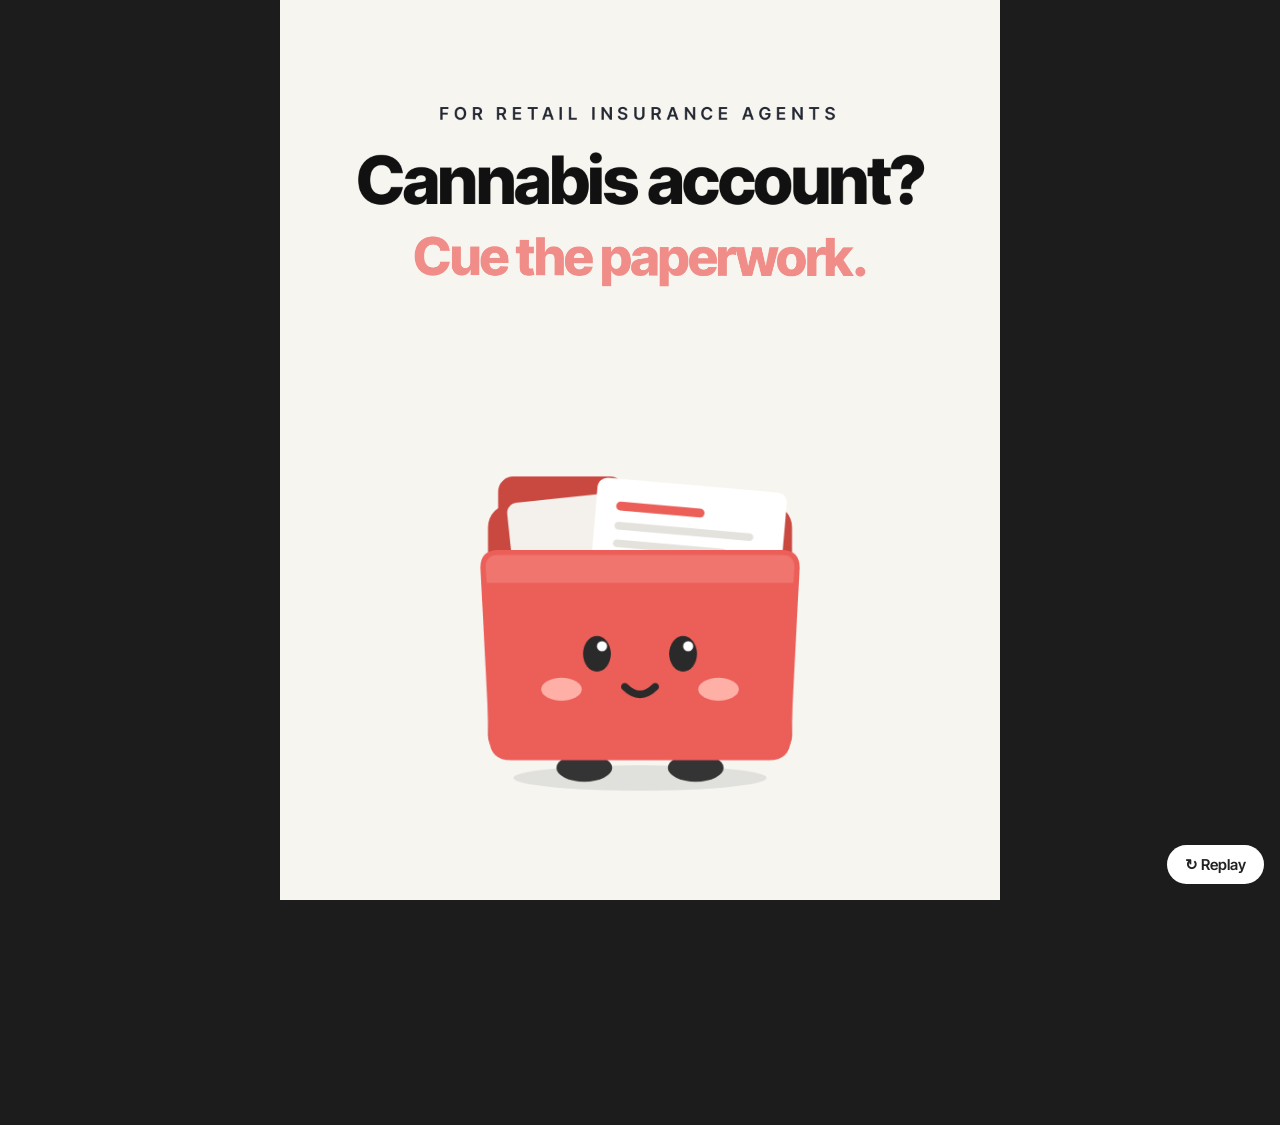
==== commit 103183b1: "Add hand-drawn sketch cut; vendor fonts so renders use real typefaces sketch.html is a 16:9 doodle-s" ====
--- a/quickquote-animation/index.html
+++ b/quickquote-animation/index.html
@@ -4,9 +4,7 @@
 <meta charset="utf-8">
 <meta name="viewport" content="width=device-width, initial-scale=1">
 <title>CARMA QuickQuote</title>
-<link rel="preconnect" href="https://fonts.googleapis.com">
-<link rel="preconnect" href="https://fonts.gstatic.com" crossorigin>
-<link href="https://fonts.googleapis.com/css2?family=Inter+Tight:wght@400;500;600;700;800;900&family=Montserrat:wght@800&family=Playfair+Display:wght@400;700;800&family=IBM+Plex+Mono:wght@500;600&display=block" rel="stylesheet">
+<link href="fonts/fonts.css" rel="stylesheet">
 <style>
   :root {
     --ink: #232833;
--- a/quickquote-animation/fonts/fonts.css
+++ b/quickquote-animation/fonts/fonts.css
@@ -0,0 +1,112 @@
+@font-face {
+  font-family: 'Gaegu';
+  font-style: normal;
+  font-weight: 700;
+  font-display: block;
+  src: url(Gaegu-700.woff2) format('woff2');
+  unicode-range: U+0000-00FF, U+0131, U+0152-0153, U+02BB-02BC, U+02C6, U+02DA, U+02DC, U+0304, U+0308, U+0329, U+2000-206F, U+20AC, U+2122, U+2191, U+2193, U+2212, U+2215, U+FEFF, U+FFFD;
+}
+@font-face {
+  font-family: 'IBM Plex Mono';
+  font-style: normal;
+  font-weight: 500;
+  font-display: block;
+  src: url(IBMPlexMono-500.woff2) format('woff2');
+  unicode-range: U+0000-00FF, U+0131, U+0152-0153, U+02BB-02BC, U+02C6, U+02DA, U+02DC, U+0304, U+0308, U+0329, U+2000-206F, U+20AC, U+2122, U+2191, U+2193, U+2212, U+2215, U+FEFF, U+FFFD;
+}
+@font-face {
+  font-family: 'IBM Plex Mono';
+  font-style: normal;
+  font-weight: 600;
+  font-display: block;
+  src: url(IBMPlexMono-600.woff2) format('woff2');
+  unicode-range: U+0000-00FF, U+0131, U+0152-0153, U+02BB-02BC, U+02C6, U+02DA, U+02DC, U+0304, U+0308, U+0329, U+2000-206F, U+20AC, U+2122, U+2191, U+2193, U+2212, U+2215, U+FEFF, U+FFFD;
+}
+@font-face {
+  font-family: 'Inter Tight';
+  font-style: normal;
+  font-weight: 400;
+  font-display: block;
+  src: url(InterTight.woff2) format('woff2');
+  unicode-range: U+0000-00FF, U+0131, U+0152-0153, U+02BB-02BC, U+02C6, U+02DA, U+02DC, U+0304, U+0308, U+0329, U+2000-206F, U+20AC, U+2122, U+2191, U+2193, U+2212, U+2215, U+FEFF, U+FFFD;
+}
+@font-face {
+  font-family: 'Inter Tight';
+  font-style: normal;
+  font-weight: 500;
+  font-display: block;
+  src: url(InterTight.woff2) format('woff2');
+  unicode-range: U+0000-00FF, U+0131, U+0152-0153, U+02BB-02BC, U+02C6, U+02DA, U+02DC, U+0304, U+0308, U+0329, U+2000-206F, U+20AC, U+2122, U+2191, U+2193, U+2212, U+2215, U+FEFF, U+FFFD;
+}
+@font-face {
+  font-family: 'Inter Tight';
+  font-style: normal;
+  font-weight: 600;
+  font-display: block;
+  src: url(InterTight.woff2) format('woff2');
+  unicode-range: U+0000-00FF, U+0131, U+0152-0153, U+02BB-02BC, U+02C6, U+02DA, U+02DC, U+0304, U+0308, U+0329, U+2000-206F, U+20AC, U+2122, U+2191, U+2193, U+2212, U+2215, U+FEFF, U+FFFD;
+}
+@font-face {
+  font-family: 'Inter Tight';
+  font-style: normal;
+  font-weight: 700;
+  font-display: block;
+  src: url(InterTight.woff2) format('woff2');
+  unicode-range: U+0000-00FF, U+0131, U+0152-0153, U+02BB-02BC, U+02C6, U+02DA, U+02DC, U+0304, U+0308, U+0329, U+2000-206F, U+20AC, U+2122, U+2191, U+2193, U+2212, U+2215, U+FEFF, U+FFFD;
+}
+@font-face {
+  font-family: 'Inter Tight';
+  font-style: normal;
+  font-weight: 800;
+  font-display: block;
+  src: url(InterTight.woff2) format('woff2');
+  unicode-range: U+0000-00FF, U+0131, U+0152-0153, U+02BB-02BC, U+02C6, U+02DA, U+02DC, U+0304, U+0308, U+0329, U+2000-206F, U+20AC, U+2122, U+2191, U+2193, U+2212, U+2215, U+FEFF, U+FFFD;
+}
+@font-face {
+  font-family: 'Inter Tight';
+  font-style: normal;
+  font-weight: 900;
+  font-display: block;
+  src: url(InterTight.woff2) format('woff2');
+  unicode-range: U+0000-00FF, U+0131, U+0152-0153, U+02BB-02BC, U+02C6, U+02DA, U+02DC, U+0304, U+0308, U+0329, U+2000-206F, U+20AC, U+2122, U+2191, U+2193, U+2212, U+2215, U+FEFF, U+FFFD;
+}
+@font-face {
+  font-family: 'Montserrat';
+  font-style: normal;
+  font-weight: 800;
+  font-display: block;
+  src: url(Montserrat-800.woff2) format('woff2');
+  unicode-range: U+0000-00FF, U+0131, U+0152-0153, U+02BB-02BC, U+02C6, U+02DA, U+02DC, U+0304, U+0308, U+0329, U+2000-206F, U+20AC, U+2122, U+2191, U+2193, U+2212, U+2215, U+FEFF, U+FFFD;
+}
+@font-face {
+  font-family: 'Patrick Hand';
+  font-style: normal;
+  font-weight: 400;
+  font-display: block;
+  src: url(PatrickHand-400.woff2) format('woff2');
+  unicode-range: U+0000-00FF, U+0131, U+0152-0153, U+02BB-02BC, U+02C6, U+02DA, U+02DC, U+0304, U+0308, U+0329, U+2000-206F, U+20AC, U+2122, U+2191, U+2193, U+2212, U+2215, U+FEFF, U+FFFD;
+}
+@font-face {
+  font-family: 'Playfair Display';
+  font-style: normal;
+  font-weight: 400;
+  font-display: block;
+  src: url(PlayfairDisplay.woff2) format('woff2');
+  unicode-range: U+0000-00FF, U+0131, U+0152-0153, U+02BB-02BC, U+02C6, U+02DA, U+02DC, U+0304, U+0308, U+0329, U+2000-206F, U+20AC, U+2122, U+2191, U+2193, U+2212, U+2215, U+FEFF, U+FFFD;
+}
+@font-face {
+  font-family: 'Playfair Display';
+  font-style: normal;
+  font-weight: 700;
+  font-display: block;
+  src: url(PlayfairDisplay.woff2) format('woff2');
+  unicode-range: U+0000-00FF, U+0131, U+0152-0153, U+02BB-02BC, U+02C6, U+02DA, U+02DC, U+0304, U+0308, U+0329, U+2000-206F, U+20AC, U+2122, U+2191, U+2193, U+2212, U+2215, U+FEFF, U+FFFD;
+}
+@font-face {
+  font-family: 'Playfair Display';
+  font-style: normal;
+  font-weight: 800;
+  font-display: block;
+  src: url(PlayfairDisplay.woff2) format('woff2');
+  unicode-range: U+0000-00FF, U+0131, U+0152-0153, U+02BB-02BC, U+02C6, U+02DA, U+02DC, U+0304, U+0308, U+0329, U+2000-206F, U+20AC, U+2122, U+2191, U+2193, U+2212, U+2215, U+FEFF, U+FFFD;
+}
